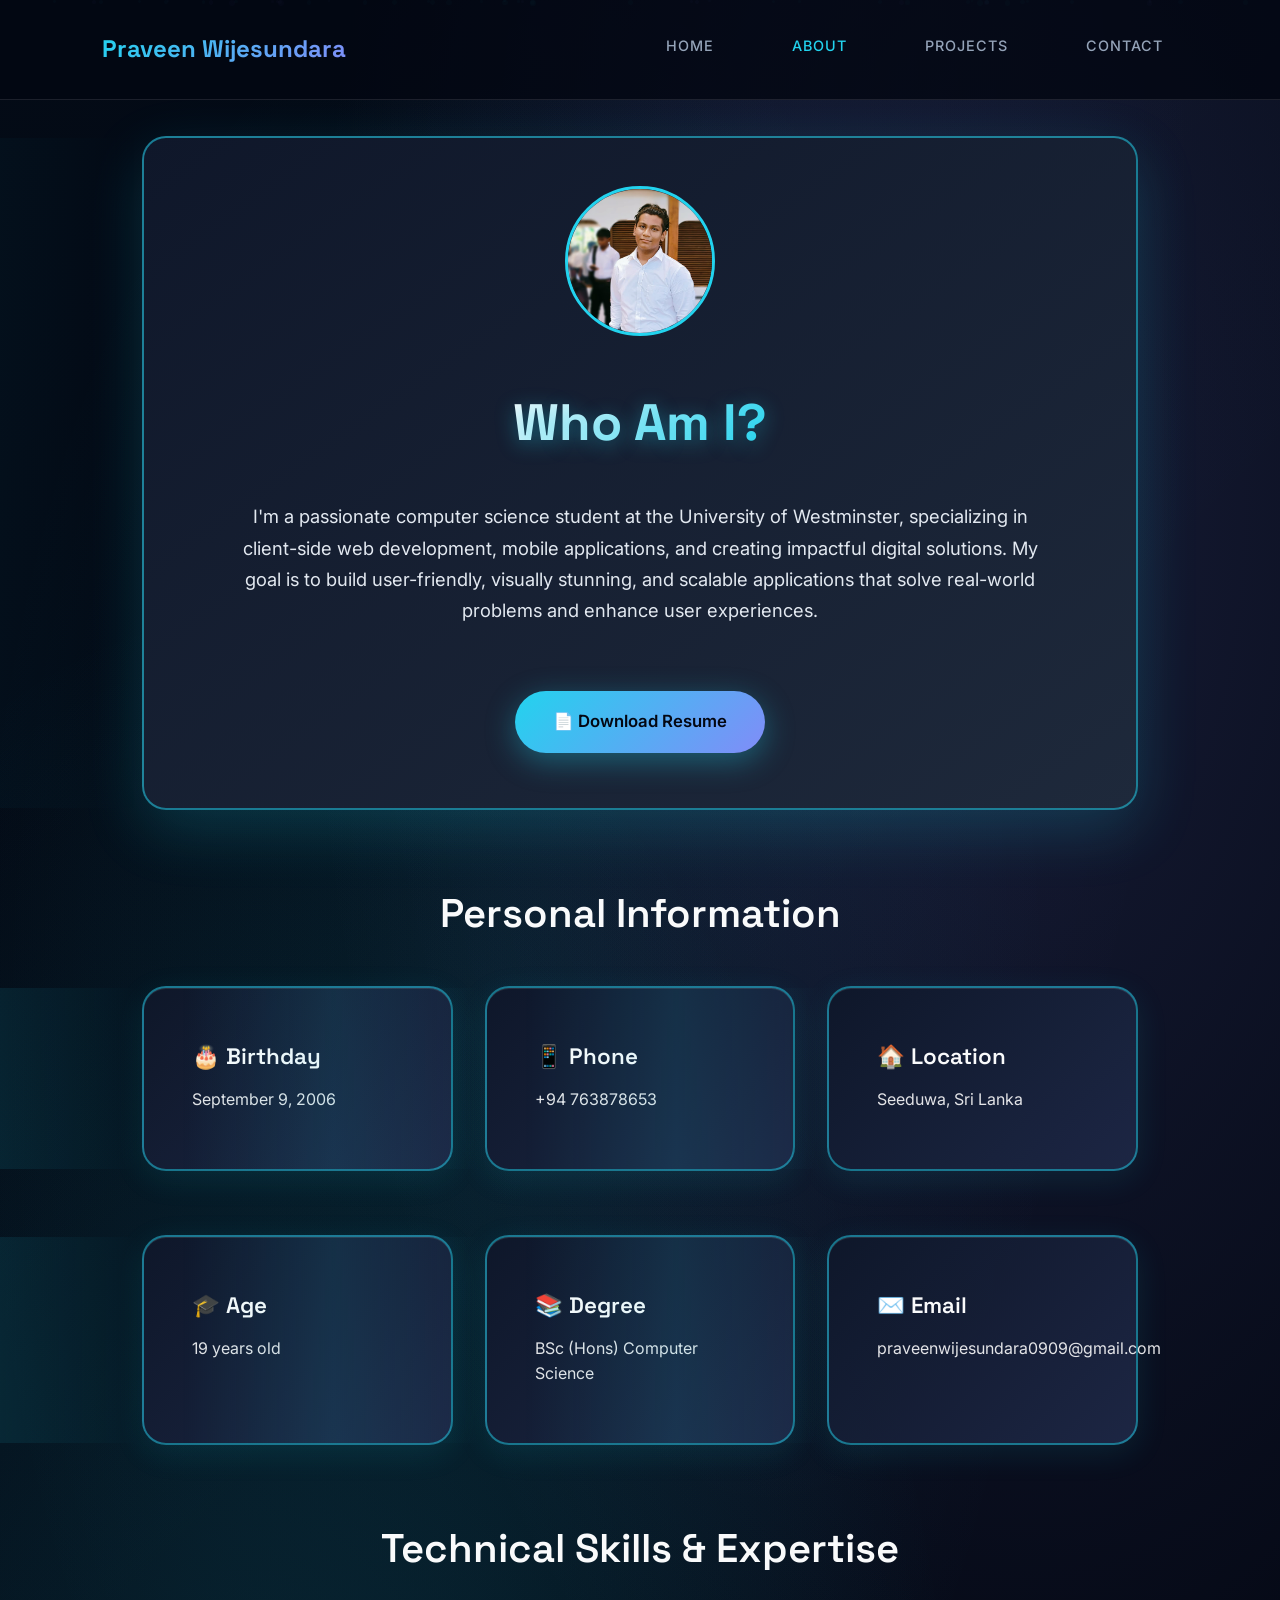
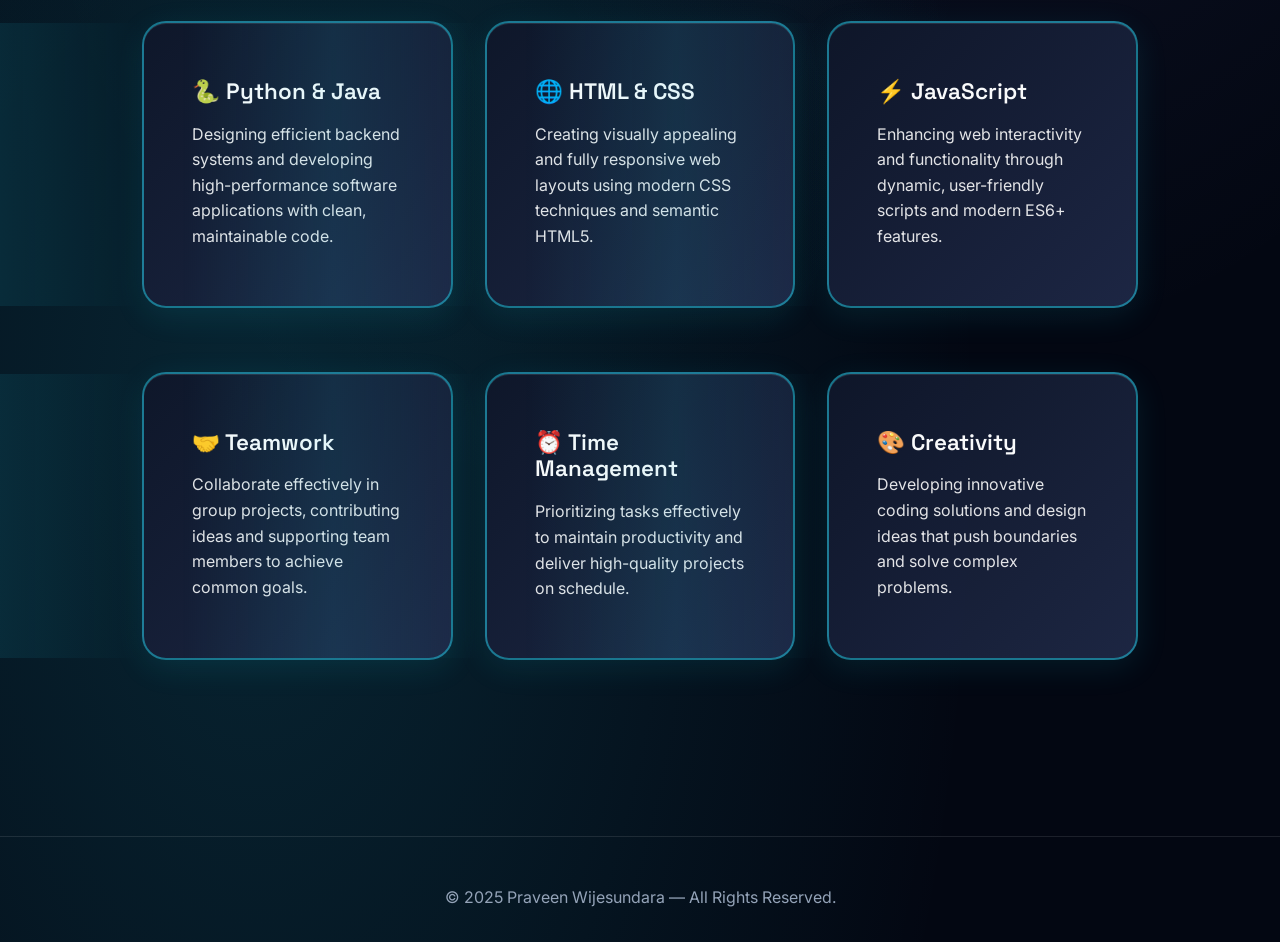
==== about.html @ d29f5085 "Initial commit: Complete portfolio website with full functionality" ====
<!DOCTYPE html>
<html lang="en">
<head>
    <meta charset="UTF-8">
    <meta name="viewport" content="width=device-width, initial-scale=1.0">
    <title>About | Praveen Wijesundara</title>
    <link rel="stylesheet" href="styles.css">
</head>
<body>
    <header>
        <div class="logo">Praveen Wijesundara</div>
        <nav>
            <ul class="nav-links">
                <li><a href="index.html">Home</a></li>
                <li><a href="about.html" class="active">About</a></li>
                <li><a href="blog.html">Projects</a></li>
                <li><a href="contact.html">Contact</a></li>
            </ul>
        </nav>
    </header>

    <main>
        
        <section class="card hero-section" style="text-align: center; min-height: 500px; padding: 3rem 1rem; background: rgba(15, 23, 42, 0.9); border: 1px solid var(--primary);">
            <img src="imgs/About_ProfilePic.jpg" alt="Praveen Wijesundara" 
                 style="width: 150px; height: 150px; border-radius: 50%; margin-bottom: 2rem; border: 3px solid var(--primary); object-fit: cover;">
            <h1>Who Am I?</h1>
            <p style="font-size: 1.1rem; line-height: 1.7; max-width: 800px; margin: 2rem auto; color: var(--text);">
                I'm a passionate computer science student at the University of Westminster, specializing in client-side web development, mobile applications, and creating impactful digital solutions. My goal is to build user-friendly, visually stunning, and scalable applications that solve real-world problems and enhance user experiences.
            </p>
            <div style="margin-top: 2rem; text-align: center;">
                <a href="cv/Praveen_Wijesundara_CV.pdf" download="Praveen_Wijesundara_CV.pdf" class="btn" style="display: inline-block;">
                    📄 Download Resume
                </a>
            </div>
        </section>

        <section style="margin: 5rem 0 3rem;">
            <h2 style="text-align: center; margin-bottom: 3rem;">Personal Information</h2>
            <div class="grid">
                <div class="card">
                    <h3>🎂 Birthday</h3>
                    <p>September 9, 2006</p>
                </div>
                <div class="card">
                    <h3>📱 Phone</h3>
                    <p>+94 763878653</p>
                </div>
                <div class="card">
                    <h3>🏠 Location</h3>
                    <p>Seeduwa, Sri Lanka</p>
                </div>
                <div class="card">
                    <h3>🎓 Age</h3>
                    <p>19 years old</p>
                </div>
                <div class="card">
                    <h3>📚 Degree</h3>
                    <p>BSc (Hons) Computer Science</p>
                </div>
                <div class="card">
                    <h3>✉️ Email</h3>
                    <p>praveenwijesundara0909@gmail.com</p>
                </div>
            </div>
        </section>

        <section>
            <h2 style="text-align: center; margin-bottom: 3rem;">Technical Skills & Expertise</h2>
            <div class="grid">
                <div class="card">
                    <h3>🐍 Python & Java</h3>
                    <p>Designing efficient backend systems and developing high-performance software applications with clean, maintainable code.</p>
                </div>
                <div class="card">
                    <h3>🌐 HTML & CSS</h3>
                    <p>Creating visually appealing and fully responsive web layouts using modern CSS techniques and semantic HTML5.</p>
                </div>
                <div class="card">
                    <h3>⚡ JavaScript</h3>
                    <p>Enhancing web interactivity and functionality through dynamic, user-friendly scripts and modern ES6+ features.</p>
                </div>
                <div class="card">
                    <h3>🤝 Teamwork</h3>
                    <p>Collaborate effectively in group projects, contributing ideas and supporting team members to achieve common goals.</p>
                </div>
                <div class="card">
                    <h3>⏰ Time Management</h3>
                    <p>Prioritizing tasks effectively to maintain productivity and deliver high-quality projects on schedule.</p>
                </div>
                <div class="card">
                    <h3>🎨 Creativity</h3>
                    <p>Developing innovative coding solutions and design ideas that push boundaries and solve complex problems.</p>
                </div>
            </div>
        </section>
    </main>

    <footer>
        <p>© 2025 Praveen Wijesundara — All Rights Reserved.</p>
    </footer>

    <div id="particles"></div>
    <script src="script.js"></script>
</body>
</html>
---- styles.css ----
@import url('https://fonts.googleapis.com/css2?family=Space+Grotesk:wght@300;400;500;600;700&family=Inter:wght@300;400;500;600&display=swap');

:root {
    --bg: #030712;
    --bg-secondary: #0f172a;
    --primary: #22d3ee;
    --primary-hover: #06b6d4;
    --accent: #818cf8;
    --accent-hover: #6366f1;
    --text: #f9fafb;
    --text-secondary: #94a3b8;
    --glass: rgba(255, 255, 255, 0.03);
    --glass-hover: rgba(255, 255, 255, 0.07);
    --border: rgba(255, 255, 255, 0.1);
    --border-hover: rgba(34, 211, 238, 0.3);
    --shadow: 0 8px 32px rgba(0, 0, 0, 0.3);
    --shadow-hover: 0 20px 40px rgba(0, 0, 0, 0.4);
}

* {
    margin: 0;
    padding: 0;
    box-sizing: border-box;
}

body {
    background-color: var(--bg);
    background-image:
        radial-gradient(at 20% 80%, rgba(34, 211, 238, 0.15) 0px, transparent 50%),
        radial-gradient(at 80% 20%, rgba(129, 140, 248, 0.15) 0px, transparent 50%),
        radial-gradient(at 40% 40%, rgba(34, 211, 238, 0.08) 0px, transparent 50%),
        radial-gradient(at 60% 10%, rgba(129, 140, 248, 0.05) 0px, transparent 40%),
        linear-gradient(135deg, rgba(34, 211, 238, 0.02) 0%, transparent 50%);
    color: var(--text);
    font-family: 'Inter', sans-serif;
    overflow-x: hidden;
    line-height: 1.6;
    min-height: 100vh;
    scroll-behavior: smooth;
}

/* Header */
header {
    position: fixed;
    top: 0;
    width: 100%;
    padding: 1.5rem 8%;
    display: flex;
    justify-content: space-between;
    align-items: center;
    z-index: 1000;
    
    background: rgba(3, 7, 18, 0.8);
    border-bottom: 1px solid var(--border);
    transition: all 0.3s ease;
    animation: headerSlideDown 0.6s ease-out;
}

@keyframes headerSlideDown {
    0% {
        transform: translateY(-100%);
        opacity: 0;
    }
    100% {
        transform: translateY(0);
        opacity: 1;
    }
}

.logo {
    font-family: 'Space Grotesk', sans-serif;
    font-size: 1.5rem;
    font-weight: 700;
    background: linear-gradient(135deg, var(--primary), var(--accent));
    -webkit-background-clip: text;
    -webkit-text-fill-color: transparent;
    background-clip: text;
    cursor: pointer;
    transition: transform 0.3s ease;
}

.logo:hover {
    transform: scale(1.05);
}

.nav-links {
    display: flex;
    gap: 3rem;
    list-style: none;
}

.nav-links a {
    text-decoration: none;
    color: var(--text-secondary);
    font-weight: 500;
    font-size: 0.9rem;
    transition: all 0.3s ease;
    text-transform: uppercase;
    letter-spacing: 1px;
    position: relative;
}

.nav-links a::after {
    content: '';
    position: absolute;
    width: 0;
    height: 2px;
    bottom: -5px;
    left: 0;
    background: linear-gradient(90deg, var(--primary), var(--accent));
    transition: width 0.3s ease;
}

.nav-links a.active::after {
    width: 100%;
}

.nav-links a.active {
    color: var(--primary);
}

/* ────────────────────────────────────────────────
   LAYOUT - FIXED VERSION
───────────────────────────────────────────────── */

main {
    padding: 120px 8% 80px;          /* reduced from 200px → now visible right after header */
    max-width: 1200px;
    margin: 0 auto;
    position: relative;
    z-index: 5;
}

/* Force profile/hero section to be immediately visible */
main > section:first-of-type.card {
    min-height: 520px;
    margin-top: 1rem;
    background: linear-gradient(145deg, #0f172a 0%, #1e293b 100%) !important;
    border: 2px solid #22d3ee88 !important;
    box-shadow: 0 20px 60px rgba(34, 211, 238, 0.18) !important;
    padding: 3.5rem 2rem;
}

main > section:first-of-type h1 {
    font-size: 3.2rem !important;
    margin: 1.5rem 0 1rem;
    text-shadow: 0 4px 20px rgba(34, 211, 238, 0.4);
}

main > section:first-of-type p {
    font-size: 1.15rem !important;
    color: #e2e8f0 !important;
    max-width: 720px;
    margin: 0 auto 2.5rem;
}

main > section:first-of-type .btn {
    padding: 1.1rem 2.4rem;
    font-size: 1.05rem;
    box-shadow: 0 8px 30px rgba(34, 211, 238, 0.35);
}

h1, h2, h3 {
    font-family: 'Space Grotesk', sans-serif;
    margin-bottom: 1rem;
    line-height: 1.2;
}

h1 {
    font-size: clamp(2.5rem, 5vw, 4rem);
    font-weight: 700;
    background: linear-gradient(135deg, var(--text), var(--primary));
    -webkit-background-clip: text;
    -webkit-text-fill-color: transparent;
    background-clip: text;
    margin-bottom: 1.5rem;
    text-shadow: 0 0 30px rgba(34, 211, 238, 0.2);
    animation: textGlow 3s ease-in-out infinite alternate;
}

h2 {
    font-size: clamp(1.8rem, 4vw, 2.5rem);
    font-weight: 600;
    color: var(--text);
}

h3 {
    font-size: 1.4rem;
    font-weight: 600;
    color: var(--primary);
}

/* Card Styling */
.card {
    background: linear-gradient(135deg, rgba(15, 23, 42, 0.95), rgba(30, 40, 70, 0.95));
    border: 2px solid rgba(34, 211, 238, 0.5);
    border-radius: 24px;
    padding: 3rem;
    transition: none;
    margin-bottom: 2rem;
    backdrop-filter: blur(10px);
    position: relative;
    z-index: 10;
    display: block;
    overflow: visible;
    width: 100%;
    box-sizing: border-box;
    min-height: auto;
    box-shadow: 0 8px 32px rgba(34, 211, 238, 0.1), inset 0 1px 0 rgba(255, 255, 255, 0.1);
}




.card img {
    display: block;
    max-width: 100%;
    height: auto;
    z-index: 11;
    position: relative;
    visibility: visible;
    opacity: 1;
}

.card h1, .card h2, .card h3, .card p {
    visibility: visible;
    opacity: 1;
    color: var(--text);
    margin: 0.5rem 0;
}

.card h1 {
    font-size: 2rem;
    margin-top: 1rem;
    margin-bottom: 1rem;
}

.card p {
    color: rgba(249, 250, 251, 0.95);
    font-size: 1rem;
    line-height: 1.6;
}

.hero-section {
    display: flex;
    flex-direction: column;
    align-items: center;
    justify-content: center;
    text-align: center;
}

.hero-section img {
    margin: 0 auto 1.5rem;
    display: block;
}

.card::before {
    content: '';
    position: absolute;
    top: 0;
    left: -100%;
    width: 100%;
    height: 100%;
    background: linear-gradient(90deg, transparent, rgba(34, 211, 238, 0.1), transparent);
    transition: left 0.5s ease;
}

.card:hover::before {
    left: 100%;
}

.card:hover {
    background: var(--glass-hover);
    border-color: var(--border-hover);
    transform: translateY(-8px);
    box-shadow: var(--shadow-hover);
}

.card span {
    display: inline-block;
    background: linear-gradient(135deg, var(--primary), var(--accent));
    -webkit-background-clip: text;
    -webkit-text-fill-color: transparent;
    background-clip: text;
    font-size: 0.8rem;
    font-weight: 600;
    text-transform: uppercase;
    letter-spacing: 1px;
    margin-bottom: 1rem;
}

.card h2, .card h3 {
    margin-bottom: 1rem;
}

.card p {
    color: rgba(249, 250, 251, 0.9) !important;
    line-height: 1.6;
}

/* Buttons */
.btn {
    padding: 1rem 2rem;
    border-radius: 100px;
    background: linear-gradient(135deg, var(--primary), var(--accent));
    color: var(--bg);
    text-decoration: none;
    font-weight: 600;
    display: inline-block;
    transition: all 0.3s ease;
    border: none;
    cursor: pointer;
    position: relative;
    overflow: hidden;
    box-shadow: 0 4px 15px rgba(34, 211, 238, 0.3);
}

.btn::before {
    content: '';
    position: absolute;
    top: 0;
    left: -100%;
    width: 100%;
    height: 100%;
    background: linear-gradient(135deg, var(--accent), var(--primary));
    transition: left 0.4s ease;
    display: none;
}

.btn-alt {
    background: transparent;
    border: 1px solid var(--border);
    color: var(--text);
    padding: 1rem 2rem;
    border-radius: 100px;
    transition: all 0.3s ease;
    position: relative;
    overflow: hidden;
}

.btn-alt::before {
    content: '';
    position: absolute;
    top: 0;
    left: -100%;
    width: 100%;
    height: 100%;
    background: linear-gradient(135deg, var(--primary), var(--accent));
    opacity: 0.1;
    transition: left 0.4s ease;
    display: none;
}

/* Grid */
.grid {
    display: grid;
    grid-template-columns: repeat(auto-fit, minmax(300px, 1fr));
    gap: 2rem;
}

/* Input Fields */
.input-box {
    width: 100%;
    padding: 1rem 1.2rem;
    margin-bottom: 1.5rem;
    background: var(--glass);
    border: 1px solid var(--border);
    border-radius: 12px;
    color: var(--text);
    font-size: 1rem;
    font-family: 'Inter', sans-serif;
    transition: all 0.3s ease;
    backdrop-filter: blur(10px);
}

.input-box:focus {
    outline: none;
    border-color: var(--primary);
    box-shadow: 0 0 0 3px rgba(34, 211, 238, 0.1);
    background: var(--glass-hover);
}

.input-box::placeholder {
    color: var(--text-secondary);
}

/* Footer */
footer {
    text-align: center;
    padding: 3rem 0 2rem;
    border-top: 1px solid var(--border);
    color: var(--text-secondary);
    margin-top: 4rem;
}

/* Particles Background */
#particles {
    position: fixed;
    top: 0;
    left: 0;
    width: 100%;
    height: 100vh;
    pointer-events: none;
    z-index: 1;
    overflow: hidden;
}

.particle {
    position: absolute;
    background: var(--primary);
    border-radius: 50%;
    opacity: 0.1;
    animation: float 20s linear infinite;
}

.particle:nth-child(odd) {
    background: var(--accent);
    animation-duration: 25s;
    animation-delay: -5s;
}

.particle:nth-child(3n) {
    background: var(--primary);
    animation-duration: 30s;
    animation-delay: -10s;
}

@keyframes float {
    0% {
        transform: translateY(100vh) rotate(0deg);
        opacity: 0;
    }
    10% {
        opacity: 0.1;
    }
    90% {
        opacity: 0.1;
    }
    100% {
        transform: translateY(-100px) rotate(360deg);
        opacity: 0;
    }
}

/* Animations */
@keyframes textGlow {
    from { text-shadow: 0 0 10px rgba(34, 211, 238, 0.3); }
    to   { text-shadow: 0 0 30px rgba(34, 211, 238, 0.6); }
}

@keyframes fadeInUp {
    from {
        opacity: 0;
        transform: translateY(30px);
    }
    to {
        opacity: 1;
        transform: translateY(0);
    }
}

.fade-in {
    animation: fadeInUp 0.6s ease-out;
}

/* Page Transition Animations */
body {
    opacity: 0;
    animation: pageEnter 0.8s ease-out forwards;
}

@keyframes pageEnter {
    0% {
        opacity: 0;
        transform: translateY(20px) scale(0.98);
    }
    100% {
        opacity: 1;
        transform: translateY(0) scale(1);
    }
}

/* Navigation effects */
.nav-links a {
    position: relative;
    overflow: hidden;
    transition: all 0.3s ease;
}

.nav-links a::before {
    content: '';
    position: absolute;
    top: 0;
    left: -100%;
    width: 100%;
    height: 100%;
    
    transition: left 0.5s ease;
}
.nav-links a {
    display: inline-block;
    padding: 10px 15px;
}




.nav-links a:active {
    transform: scale(0.98);
    transition: transform 0.1s ease;
}

/* Responsive */
@media (max-width: 768px) {
    header {
        flex-direction: column;
        padding: 1rem 4%;
        gap: 1rem;
    }

    .nav-links {
        gap: 1.5rem;
        flex-wrap: wrap;
        justify-content: center;
    }

    main {
        padding: 100px 4% 60px;      /* even smaller on mobile */
    }

    .card {
        padding: 2rem;
    }

    .grid {
        grid-template-columns: 1fr;
        gap: 1.5rem;
    }

    h1 {
        font-size: clamp(2rem, 8vw, 3rem);
    }

    h2 {
        font-size: clamp(1.5rem, 6vw, 2rem);
    }
}

@media (max-width: 480px) {
    header {
        padding: 1rem 2%;
    }

    main {
        padding: 90px 2% 40px;
    }

    .card {
        padding: 1.5rem;
        border-radius: 16px;
    }

    .btn, .btn-alt {
        padding: 0.8rem 1.5rem;
        font-size: 0.9rem;
    }
}

/* Accessibility */
@media (prefers-reduced-motion: reduce) {
    * {
        animation-duration: 0.01ms !important;
        animation-iteration-count: 1 !important;
        transition-duration: 0.01ms !important;
    }
}

/* Focus styles */
.btn:focus-visible,
.btn-alt:focus-visible,
.input-box:focus-visible {
    outline: 2px solid var(--primary);
    outline-offset: 2px;
}
*:hover {
    transform: none !important;
    box-shadow: none !important;
}
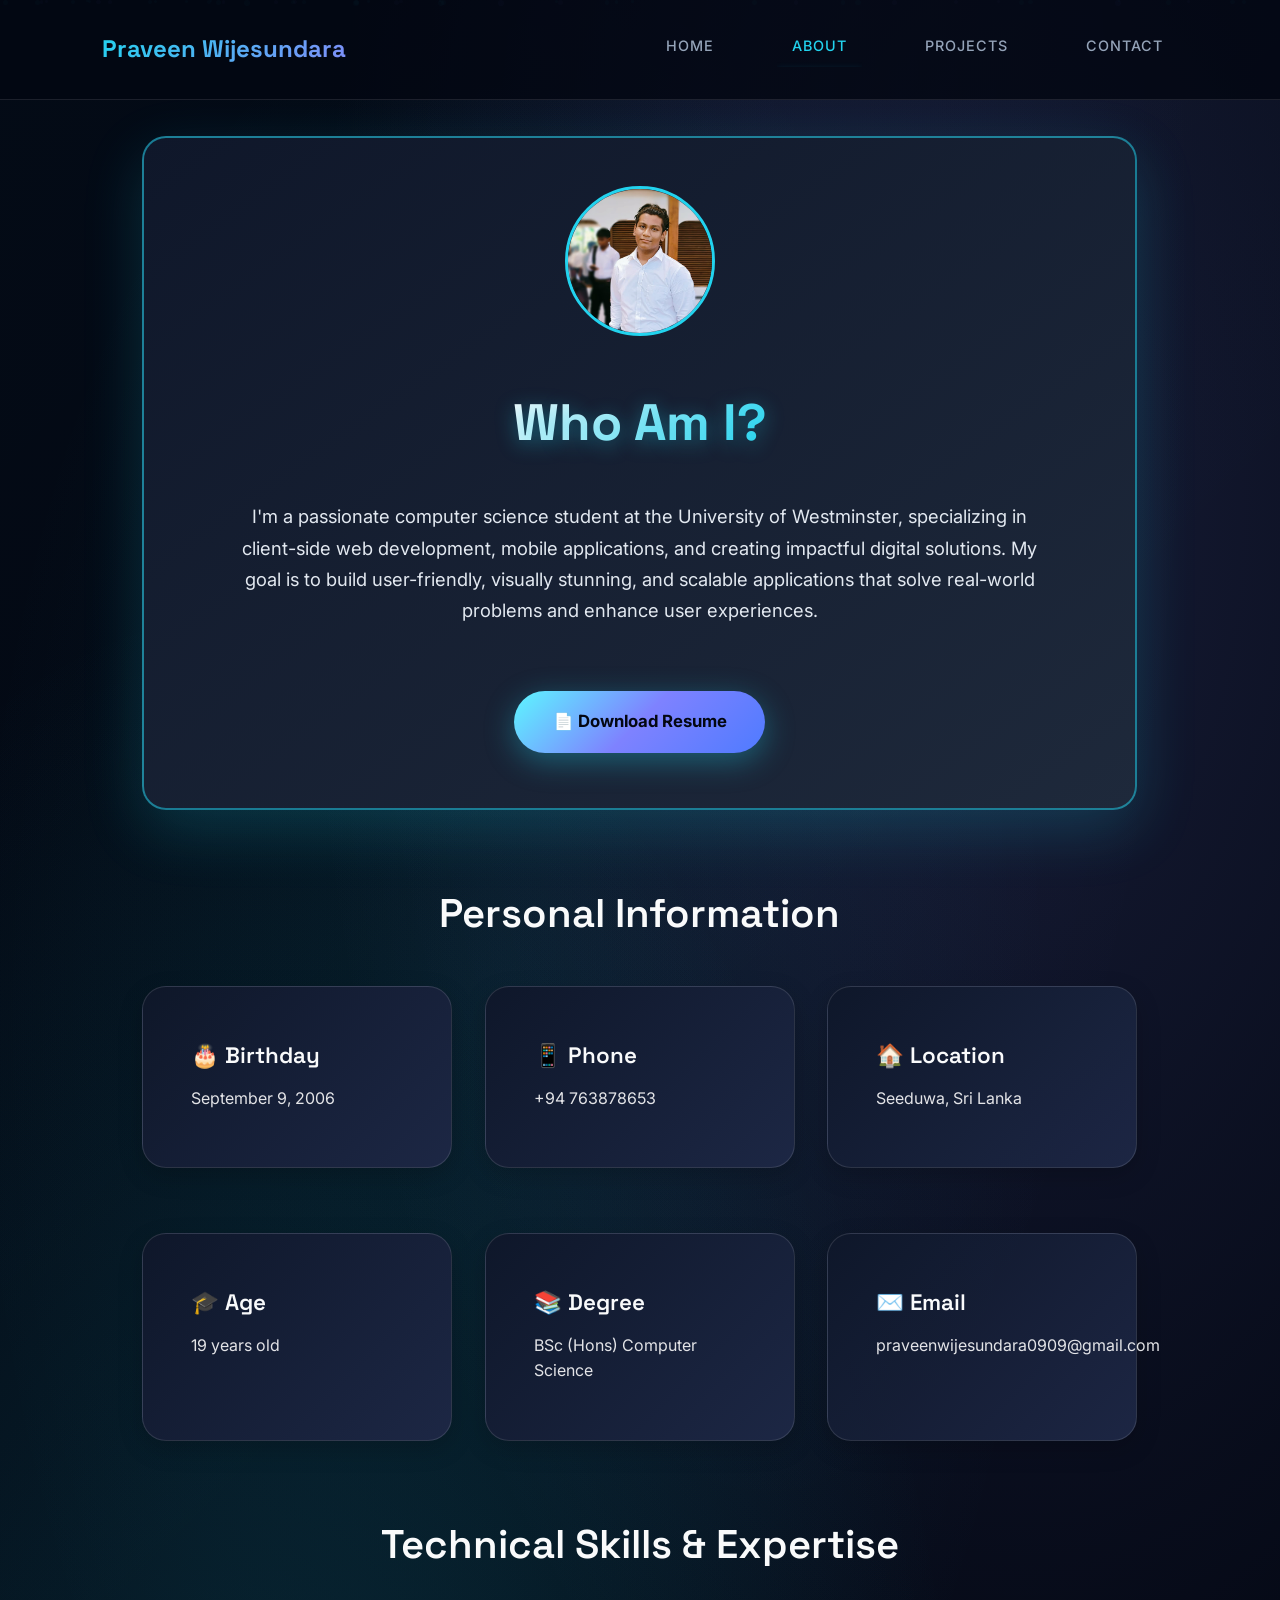
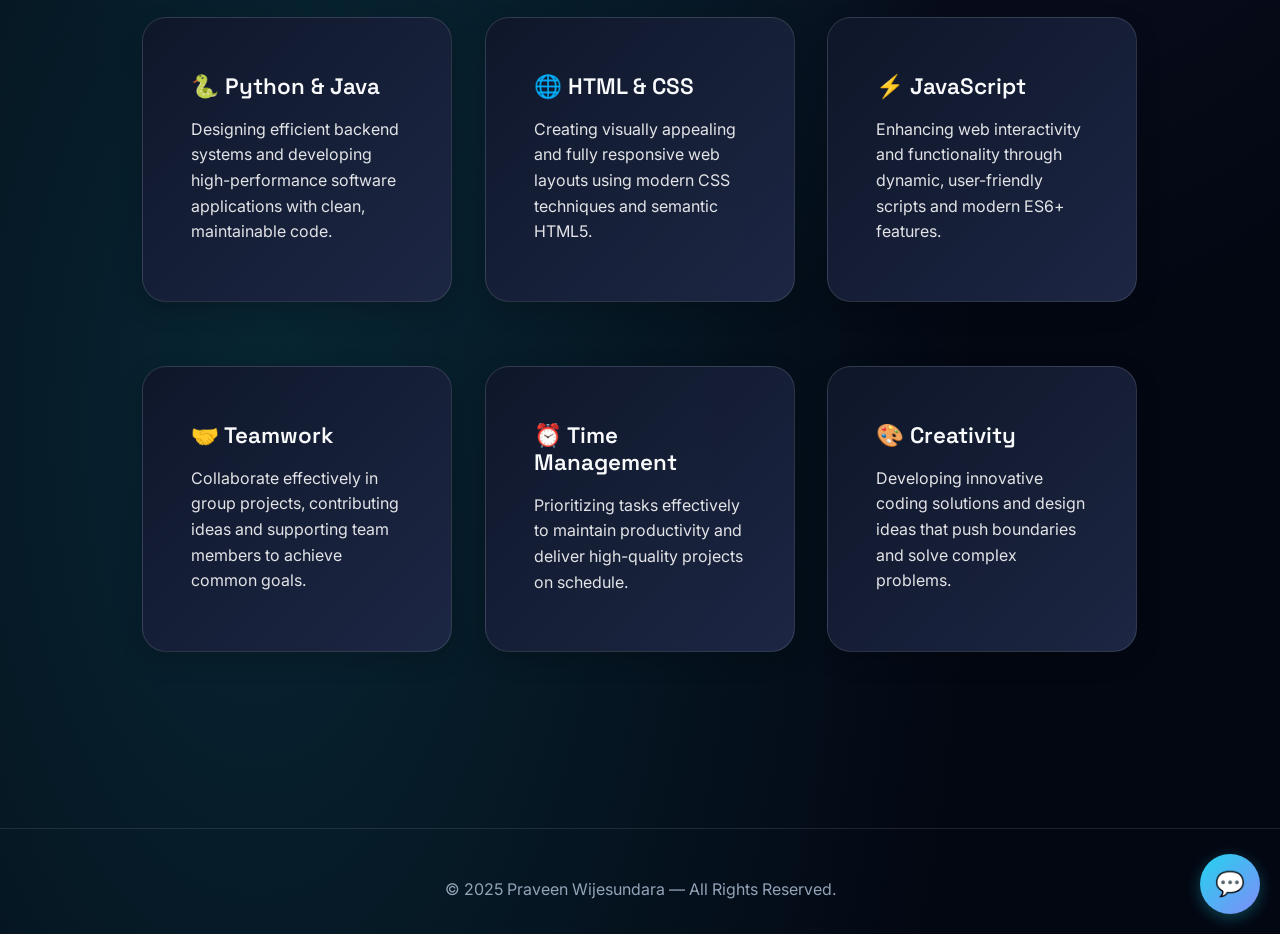
==== commit f847be7e: "Add AI chatbot functionality and enhance UI elements across portfolio pages Co-authored-by: Copilot " ====
--- a/about.html
+++ b/about.html
@@ -101,6 +101,19 @@
     </footer>
 
     <div id="particles"></div>
+
+    <!-- AI Chatbot -->
+    <div id="chatbot">
+        <div id="chatbot-toggle">💬</div>
+        <div id="chatbot-window" style="display: none;">
+            <div id="chatbot-header">AI Assistant <span id="chatbot-close">✕</span></div>
+            <div id="chatbot-messages">
+                <div class="message bot">Hello! I'm here to help with information about Praveen's portfolio. Ask me about 'about', 'projects', or 'contact'!</div>
+            </div>
+            <input id="chatbot-input" type="text" placeholder="Ask me something...">
+        </div>
+    </div>
+
     <script src="script.js"></script>
 </body>
 </html>
--- a/styles.css
+++ b/styles.css
@@ -80,7 +80,8 @@
 }
 
 .logo:hover {
-    transform: scale(1.05);
+    transform: scale(1.12);
+    filter: brightness(1.2);
 }
 
 .nav-links {
@@ -104,11 +105,20 @@
     content: '';
     position: absolute;
     width: 0;
-    height: 2px;
-    bottom: -5px;
+    height: 3px;
+    bottom: -8px;
     left: 0;
     background: linear-gradient(90deg, var(--primary), var(--accent));
-    transition: width 0.3s ease;
+    transition: width 0.25s ease;
+    box-shadow: 0 0 8px rgba(34, 211, 238, 0.5);
+}
+
+.nav-links a:hover::after {
+    width: 100%;
+}
+
+.nav-links a:hover {
+    color: var(--primary);
 }
 
 .nav-links a.active::after {
@@ -193,11 +203,12 @@
 /* Card Styling */
 .card {
     background: linear-gradient(135deg, rgba(15, 23, 42, 0.95), rgba(30, 40, 70, 0.95));
-    border: 2px solid rgba(34, 211, 238, 0.5);
+    border: 1px solid rgba(255, 255, 255, 0.12);
     border-radius: 24px;
     padding: 3rem;
-    transition: none;
+    transition: transform 0.35s ease, box-shadow 0.35s ease, border-color 0.35s ease, background 0.35s ease;
     margin-bottom: 2rem;
+    will-change: transform, opacity;
     backdrop-filter: blur(10px);
     position: relative;
     z-index: 10;
@@ -206,7 +217,7 @@
     width: 100%;
     box-sizing: border-box;
     min-height: auto;
-    box-shadow: 0 8px 32px rgba(34, 211, 238, 0.1), inset 0 1px 0 rgba(255, 255, 255, 0.1);
+    box-shadow: 0 8px 24px rgba(0, 0, 0, 0.18);
 }
 
 
@@ -252,28 +263,6 @@
 .hero-section img {
     margin: 0 auto 1.5rem;
     display: block;
-}
-
-.card::before {
-    content: '';
-    position: absolute;
-    top: 0;
-    left: -100%;
-    width: 100%;
-    height: 100%;
-    background: linear-gradient(90deg, transparent, rgba(34, 211, 238, 0.1), transparent);
-    transition: left 0.5s ease;
-}
-
-.card:hover::before {
-    left: 100%;
-}
-
-.card:hover {
-    background: var(--glass-hover);
-    border-color: var(--border-hover);
-    transform: translateY(-8px);
-    box-shadow: var(--shadow-hover);
 }
 
 .card span {
@@ -299,41 +288,58 @@
 }
 
 /* Buttons */
-.btn {
-    padding: 1rem 2rem;
-    border-radius: 100px;
-    background: linear-gradient(135deg, var(--primary), var(--accent));
+.btn, .btn-alt {
+    padding: 1rem 2.5rem;
+    border-radius: 999px;
+    background: linear-gradient(135deg, #5df7ff 0%, #7e82ff 50%, #4f7bff 100%);
     color: var(--bg);
     text-decoration: none;
-    font-weight: 600;
-    display: inline-block;
-    transition: all 0.3s ease;
+    font-weight: 700;
+    display: inline-flex;
+    align-items: center;
+    justify-content: center;
+    transition: transform 0.25s ease, box-shadow 0.25s ease, filter 0.25s ease, background 0.25s ease;
     border: none;
     cursor: pointer;
     position: relative;
     overflow: hidden;
-    box-shadow: 0 4px 15px rgba(34, 211, 238, 0.3);
-}
-
-.btn::before {
+    box-shadow: 0 15px 40px rgba(34, 211, 238, 0.18);
+}
+
+.btn::before, .btn-alt::before {
     content: '';
     position: absolute;
     top: 0;
     left: -100%;
     width: 100%;
     height: 100%;
-    background: linear-gradient(135deg, var(--accent), var(--primary));
+    background: linear-gradient(135deg, rgba(255,255,255,0.25), rgba(255,255,255,0));
     transition: left 0.4s ease;
-    display: none;
+    opacity: 0.3;
+}
+
+.btn:hover, .btn-alt:hover {
+    transform: translateY(-4px) scale(1.08);
+    box-shadow: 0 30px 60px rgba(34, 211, 238, 0.4);
+    filter: brightness(1.15);
+}
+
+.btn:hover::before, .btn-alt:hover::before {
+    left: 0;
+}
+
+.btn:active, .btn-alt:active {
+    transform: translateY(0px) scale(0.95);
+    box-shadow: 0 15px 30px rgba(34, 211, 238, 0.2);
 }
 
 .btn-alt {
-    background: transparent;
-    border: 1px solid var(--border);
-    color: var(--text);
-    padding: 1rem 2rem;
-    border-radius: 100px;
-    transition: all 0.3s ease;
+    background: linear-gradient(135deg, #57f0ff 0%, #8f8aff 50%, #5f74ff 100%);
+    border: 1px solid rgba(255, 255, 255, 0.18);
+    color: var(--bg);
+    padding: 1rem 2.5rem;
+    border-radius: 999px;
+    transition: transform 0.25s ease, box-shadow 0.25s ease, border-color 0.25s ease;
     position: relative;
     overflow: hidden;
 }
@@ -346,9 +352,23 @@
     width: 100%;
     height: 100%;
     background: linear-gradient(135deg, var(--primary), var(--accent));
-    opacity: 0.1;
+    opacity: 0.2;
     transition: left 0.4s ease;
-    display: none;
+    display: block;
+}
+
+.btn-alt:hover {
+    transform: translateY(-1px) scale(1.005);
+    box-shadow: 0 5px 14px rgba(129, 140, 248, 0.2);
+    border-color: rgba(34, 211, 238, 0.75);
+}
+
+.btn-alt:hover::before {
+    left: 0;
+}
+
+.btn-alt:active {
+    transform: translateY(0) scale(0.98);
 }
 
 /* Grid */
@@ -466,13 +486,13 @@
 /* Page Transition Animations */
 body {
     opacity: 0;
-    animation: pageEnter 0.8s ease-out forwards;
+    animation: pageEnter 0.35s ease-out forwards;
 }
 
 @keyframes pageEnter {
     0% {
         opacity: 0;
-        transform: translateY(20px) scale(0.98);
+        transform: translateY(5px) scale(0.995);
     }
     100% {
         opacity: 1;
@@ -582,7 +602,160 @@
     outline: 2px solid var(--primary);
     outline-offset: 2px;
 }
-*:hover {
-    transform: none !important;
-    box-shadow: none !important;
-}
+
+/* AI Chatbot */
+#chatbot {
+    position: fixed;
+    bottom: 20px;
+    right: 20px;
+    z-index: 1100;
+    font-family: 'Inter', sans-serif;
+}
+
+#chatbot-toggle {
+    width: 60px;
+    height: 60px;
+    background: linear-gradient(135deg, var(--primary), var(--accent));
+    border-radius: 50%;
+    display: flex;
+    align-items: center;
+    justify-content: center;
+    font-size: 24px;
+    cursor: pointer;
+    box-shadow: 0 4px 15px rgba(34, 211, 238, 0.3);
+    transition: transform 0.3s ease, box-shadow 0.3s ease;
+}
+
+#chatbot-toggle:hover {
+    transform: scale(1.18);
+    box-shadow: 0 12px 32px rgba(34, 211, 238, 0.5);
+    filter: brightness(1.15);
+}
+
+#chatbot-window {
+    position: absolute;
+    bottom: 80px;
+    right: 0;
+    width: 350px;
+    height: 500px;
+    background: linear-gradient(135deg, rgba(15, 23, 42, 0.95), rgba(30, 40, 70, 0.95));
+    border: 2px solid rgba(34, 211, 238, 0.5);
+    border-radius: 16px;
+    box-shadow: 0 10px 30px rgba(0, 0, 0, 0.5);
+    display: flex;
+    flex-direction: column;
+    overflow: hidden;
+    z-index: 1101;
+}
+
+#chatbot-header {
+    background: var(--primary);
+    color: var(--bg);
+    padding: 15px;
+    font-weight: 600;
+    display: flex;
+    justify-content: space-between;
+    align-items: center;
+}
+
+#chatbot-close {
+    cursor: pointer;
+    font-size: 18px;
+    transition: transform 0.2s ease;
+}
+
+#chatbot-close:hover {
+    transform: scale(1.2);
+}
+
+#chatbot-messages {
+    flex: 1;
+    padding: 15px;
+    overflow-y: auto;
+    display: flex;
+    flex-direction: column;
+    gap: 10px;
+}
+
+.message {
+    padding: 10px 15px;
+    border-radius: 18px;
+    max-width: 80%;
+    word-wrap: break-word;
+}
+
+.message.bot {
+    background: var(--glass);
+    border: 1px solid var(--border);
+    align-self: flex-start;
+}
+
+.message.user {
+    background: var(--primary);
+    color: var(--bg);
+    align-self: flex-end;
+}
+
+#chatbot-input {
+    border: none;
+    border-top: 1px solid var(--border);
+    padding: 15px;
+    background: var(--glass);
+    color: var(--text);
+    font-family: 'Inter', sans-serif;
+    outline: none;
+}
+
+#chatbot-input::placeholder {
+    color: var(--text-secondary);
+}
+
+#back-to-top {
+    position: fixed;
+    bottom: 100px;
+    right: 20px;
+    z-index: 1090;
+    display: inline-flex;
+    align-items: center;
+    justify-content: center;
+    gap: 0.5rem;
+    width: 48px;
+    height: 48px;
+    border-radius: 999px;
+    background: linear-gradient(135deg, #4dd7ff 0%, #6b67ff 100%);
+    color: var(--bg);
+    border: none;
+    box-shadow: 0 18px 36px rgba(34, 211, 238, 0.2);
+    cursor: pointer;
+    opacity: 0;
+    transform: translateY(20px);
+    transition: opacity 0.25s ease, transform 0.25s ease, background 0.25s ease;
+    pointer-events: none;
+}
+
+#back-to-top.visible {
+    opacity: 1;
+    transform: translateY(0);
+    pointer-events: auto;
+}
+
+#back-to-top:hover {
+    transform: translateY(-4px);
+    background: linear-gradient(135deg, #5df7ff 0%, #8f8aff 100%);
+    box-shadow: 0 20px 40px rgba(34, 211, 238, 0.4);
+    filter: brightness(1.15);
+}
+
+@media (max-width: 768px) {
+    #back-to-top {
+        bottom: 115px;
+        right: 18px;
+        width: 44px;
+        height: 44px;
+    }
+    #chatbot-window {
+        width: 300px;
+        height: 400px;
+        bottom: 70px;
+    }
+}
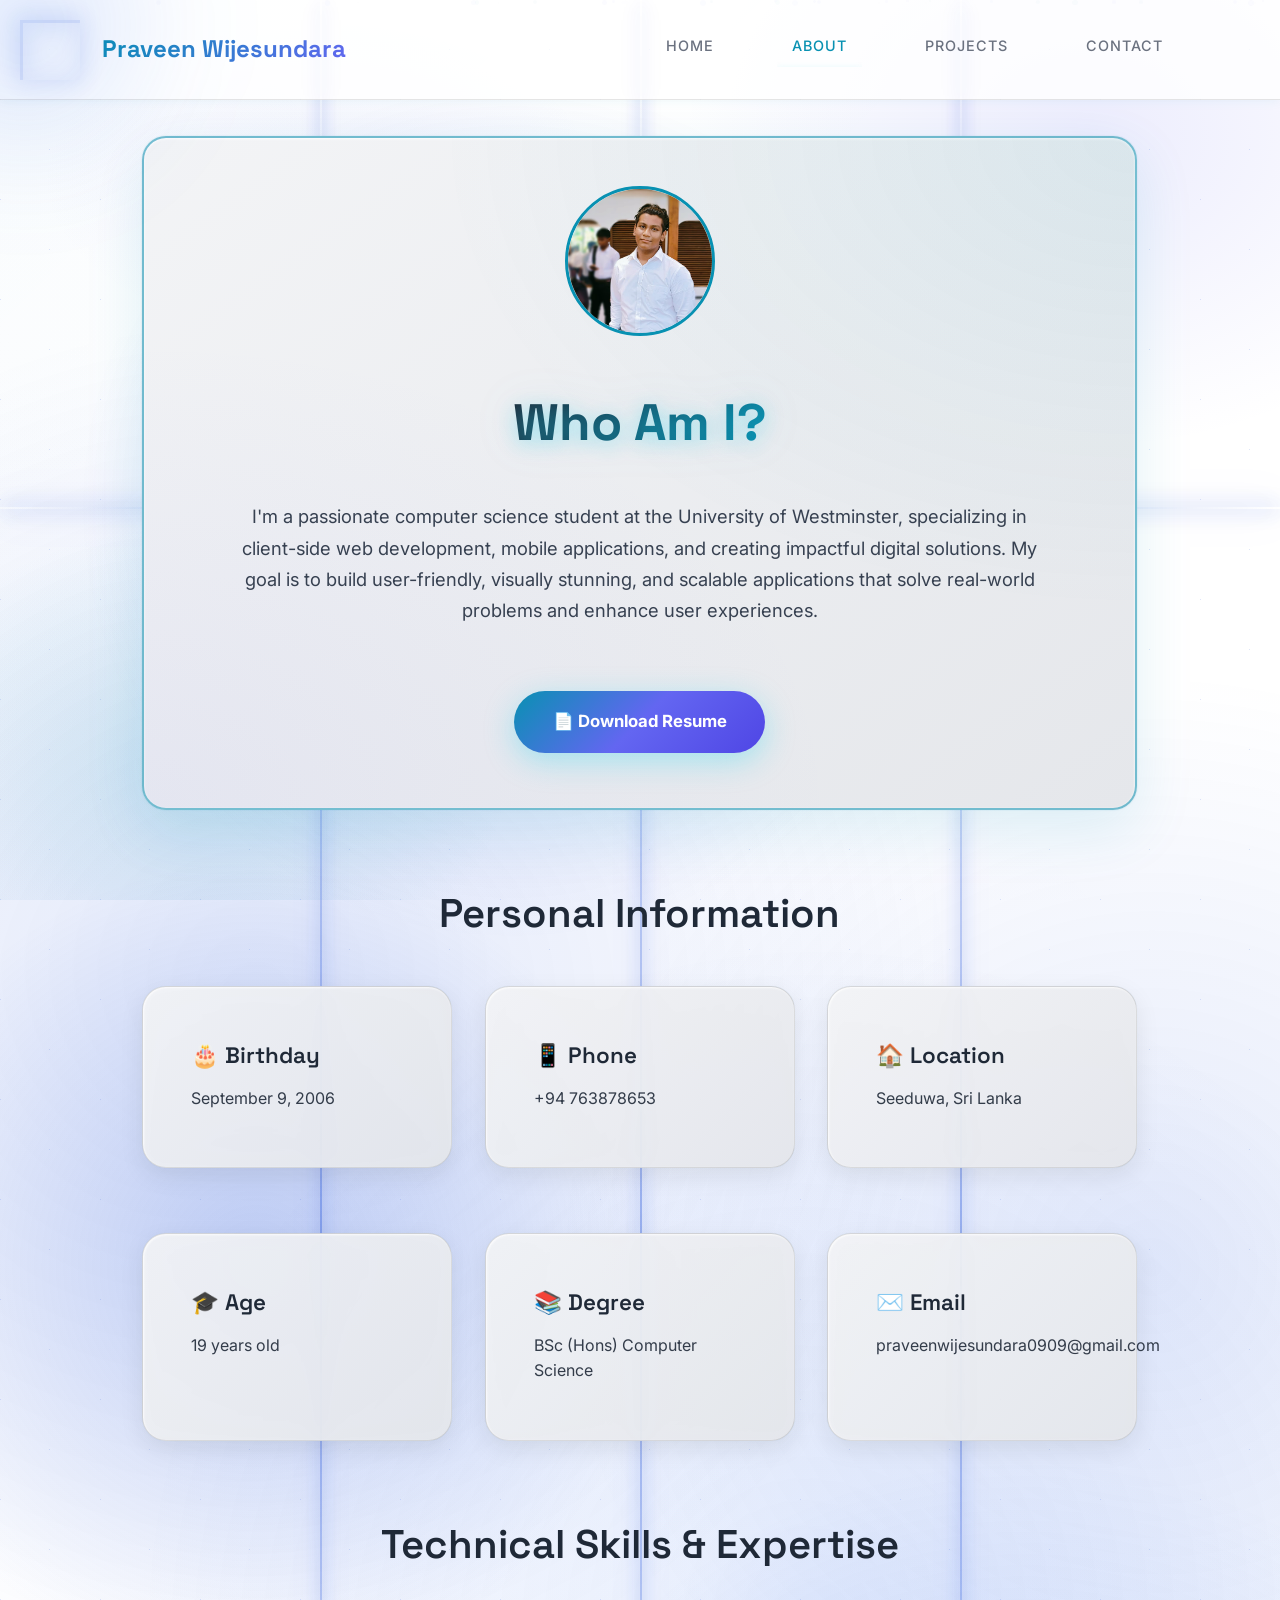
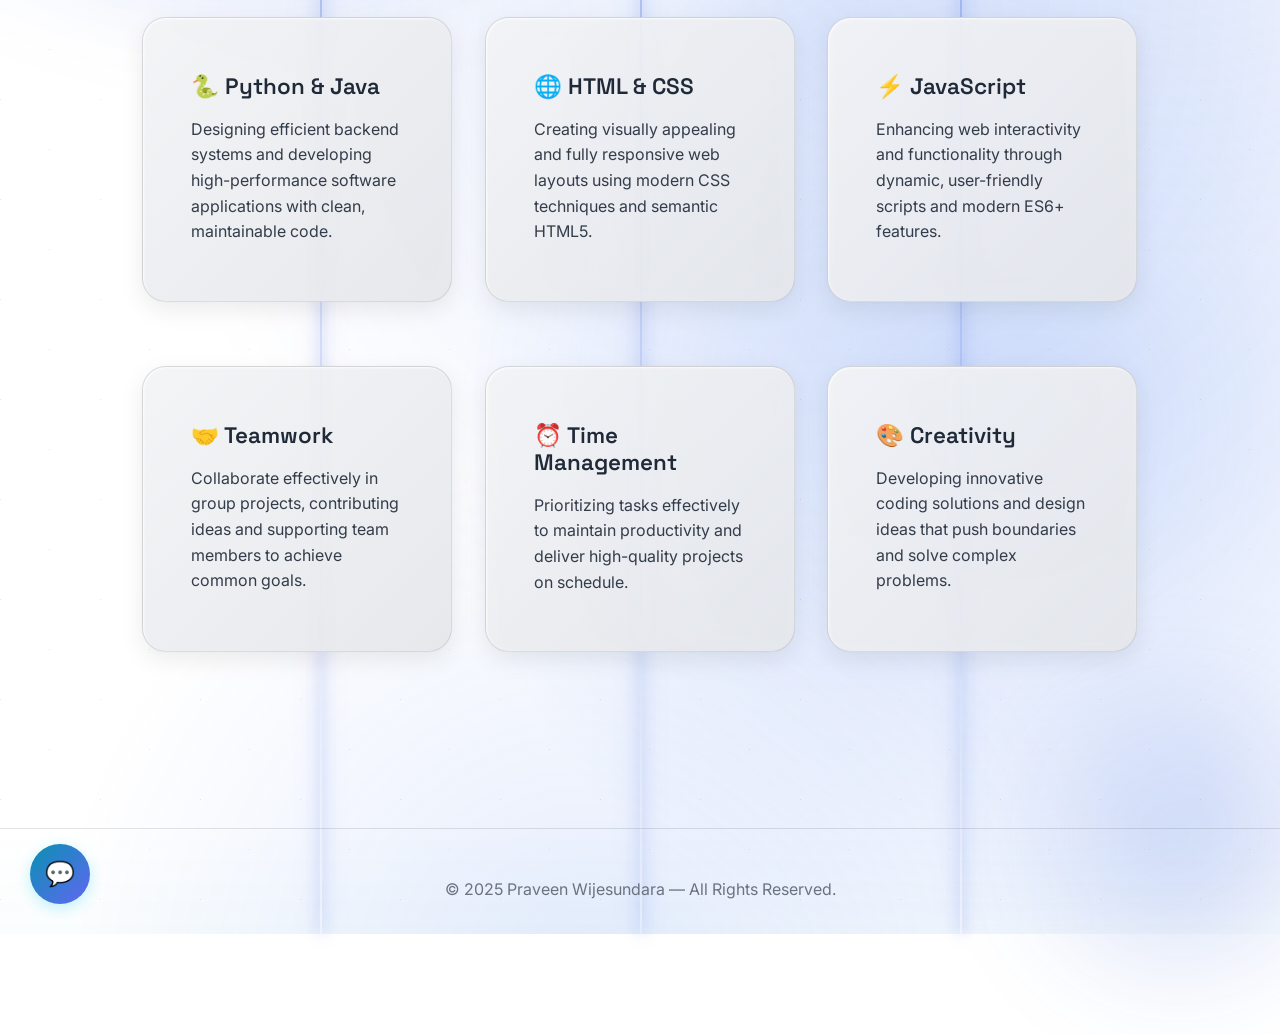
==== commit 9a54eabf: "Enhance visual effects with animated line effects and corner accents across all pages" ====
--- a/about.html
+++ b/about.html
@@ -7,6 +7,13 @@
     <link rel="stylesheet" href="styles.css">
 </head>
 <body>
+    <!-- Bright Line Effects -->
+    <div class="line-effect-h"></div>
+    <div class="line-effect-v"></div>
+    <div class="line-effect-v"></div>
+    <div class="line-effect-v"></div>
+    <div class="corner-line top-left"></div>
+    
     <header>
         <div class="logo">Praveen Wijesundara</div>
         <nav>
--- a/styles.css
+++ b/styles.css
@@ -1,6 +1,7 @@
 @import url('https://fonts.googleapis.com/css2?family=Space+Grotesk:wght@300;400;500;600;700&family=Inter:wght@300;400;500;600&display=swap');
 
 :root {
+    /* Dark Theme (Default) */
     --bg: #030712;
     --bg-secondary: #0f172a;
     --primary: #22d3ee;
@@ -17,6 +18,26 @@
     --shadow-hover: 0 20px 40px rgba(0, 0, 0, 0.4);
 }
 
+/* Light Theme */
+@media (prefers-color-scheme: light) {
+    :root {
+        --bg: #ffffff;
+        --bg-secondary: #f3f4f6;
+        --primary: #0891b2;
+        --primary-hover: #0e7490;
+        --accent: #6366f1;
+        --accent-hover: #4f46e5;
+        --text: #1f2937;
+        --text-secondary: #6b7280;
+        --glass: rgba(0, 0, 0, 0.03);
+        --glass-hover: rgba(0, 0, 0, 0.07);
+        --border: rgba(0, 0, 0, 0.1);
+        --border-hover: rgba(8, 145, 178, 0.3);
+        --shadow: 0 8px 32px rgba(0, 0, 0, 0.08);
+        --shadow-hover: 0 20px 40px rgba(0, 0, 0, 0.12);
+    }
+}
+
 * {
     margin: 0;
     padding: 0;
@@ -26,17 +47,158 @@
 body {
     background-color: var(--bg);
     background-image:
-        radial-gradient(at 20% 80%, rgba(34, 211, 238, 0.15) 0px, transparent 50%),
-        radial-gradient(at 80% 20%, rgba(129, 140, 248, 0.15) 0px, transparent 50%),
-        radial-gradient(at 40% 40%, rgba(34, 211, 238, 0.08) 0px, transparent 50%),
-        radial-gradient(at 60% 10%, rgba(129, 140, 248, 0.05) 0px, transparent 40%),
-        linear-gradient(135deg, rgba(34, 211, 238, 0.02) 0%, transparent 50%);
+        radial-gradient(ellipse 800px 600px at 15% 85%, rgba(34, 211, 238, 0.25) 0%, transparent 40%),
+        radial-gradient(ellipse 900px 700px at 85% 15%, rgba(129, 140, 248, 0.22) 0%, transparent 45%),
+        radial-gradient(ellipse 600px 500px at 50% 50%, rgba(34, 211, 238, 0.12) 0%, transparent 35%),
+        radial-gradient(ellipse 700px 400px at 25% 20%, rgba(129, 140, 248, 0.1) 0%, transparent 40%),
+        radial-gradient(ellipse 500px 300px at 75% 75%, rgba(34, 211, 238, 0.08) 0%, transparent 35%),
+        linear-gradient(135deg, rgba(34, 211, 238, 0.05) 0%, transparent 50%),
+        linear-gradient(45deg, rgba(129, 140, 248, 0.03) 0%, transparent 60%);
+    background-attachment: fixed;
     color: var(--text);
     font-family: 'Inter', sans-serif;
     overflow-x: hidden;
     line-height: 1.6;
     min-height: 100vh;
     scroll-behavior: smooth;
+}
+
+@media (prefers-color-scheme: light) {
+    body {
+        background-color: var(--bg);
+        background-image:
+            radial-gradient(ellipse 800px 600px at 15% 85%, rgba(8, 145, 178, 0.15) 0%, transparent 40%),
+            radial-gradient(ellipse 900px 700px at 85% 15%, rgba(99, 102, 241, 0.12) 0%, transparent 45%),
+            radial-gradient(ellipse 600px 500px at 50% 50%, rgba(8, 145, 178, 0.08) 0%, transparent 35%),
+            radial-gradient(ellipse 700px 400px at 25% 20%, rgba(99, 102, 241, 0.07) 0%, transparent 40%),
+            radial-gradient(ellipse 500px 300px at 75% 75%, rgba(8, 145, 178, 0.06) 0%, transparent 35%),
+            linear-gradient(135deg, rgba(8, 145, 178, 0.02) 0%, transparent 50%),
+            linear-gradient(45deg, rgba(99, 102, 241, 0.01) 0%, transparent 60%);
+        background-attachment: fixed;
+    }
+}
+
+body::before {
+    content: '';
+    position: fixed;
+    top: 0;
+    left: 0;
+    width: 100%;
+    height: 100%;
+    background: 
+        radial-gradient(circle at 20% 50%, rgba(34, 211, 238, 0.08) 0%, transparent 25%),
+        radial-gradient(circle at 80% 80%, rgba(129, 140, 248, 0.06) 0%, transparent 25%),
+        radial-gradient(circle at 40% 20%, rgba(34, 211, 238, 0.04) 0%, transparent 20%);
+    pointer-events: none;
+    z-index: 0;
+    animation: floatBackground 20s ease-in-out infinite;
+}
+
+@media (prefers-color-scheme: light) {
+    body::before {
+        background: 
+            radial-gradient(circle at 20% 50%, rgba(29, 78, 216, 0.22) 0%, transparent 25%),
+            radial-gradient(circle at 80% 80%, rgba(37, 99, 235, 0.20) 0%, transparent 25%),
+            radial-gradient(circle at 40% 20%, rgba(29, 78, 216, 0.18) 0%, transparent 20%);
+    }
+}
+
+@keyframes floatBackground {
+    0%, 100% {
+        transform: translate(0, 0);
+    }
+    25% {
+        transform: translate(30px, -30px);
+    }
+    50% {
+        transform: translate(0, 40px);
+    }
+    75% {
+        transform: translate(-30px, -20px);
+    }
+}
+
+/* Animated Blue Pattern Overlays */
+body::after {
+    content: '';
+    position: fixed;
+    top: 0;
+    left: 0;
+    width: 100%;
+    height: 100%;
+    background-image: 
+        radial-gradient(circle at 10% 20%, rgba(34, 211, 238, 0.03) 0%, transparent 15%),
+        radial-gradient(circle at 90% 80%, rgba(34, 211, 238, 0.03) 0%, transparent 15%),
+        radial-gradient(circle at 50% 50%, rgba(34, 211, 238, 0.02) 0%, transparent 20%),
+        radial-gradient(circle at 30% 70%, rgba(34, 211, 238, 0.02) 0%, transparent 15%),
+        radial-gradient(circle at 70% 30%, rgba(34, 211, 238, 0.02) 0%, transparent 15%);
+    background-size: 
+        200% 200%,
+        220% 220%,
+        240% 240%,
+        180% 180%,
+        200% 200%;
+    background-position: 
+        0% 0%,
+        20% 20%,
+        40% 40%,
+        10% 30%,
+        50% 10%;
+    animation: 
+        patternFlow1 25s ease-in-out infinite,
+        patternFlow2 30s ease-in-out infinite,
+        patternFlow3 35s ease-in-out infinite,
+        patternFlow4 20s ease-in-out infinite,
+        patternFlow5 28s ease-in-out infinite;
+    pointer-events: none;
+    z-index: 2;
+}
+
+@media (prefers-color-scheme: light) {
+    body::after {
+        background-image: 
+            radial-gradient(circle at 10% 20%, rgba(29, 78, 216, 0.14) 0%, transparent 15%),
+            radial-gradient(circle at 90% 80%, rgba(29, 78, 216, 0.14) 0%, transparent 15%),
+            radial-gradient(circle at 50% 50%, rgba(37, 99, 235, 0.12) 0%, transparent 20%),
+            radial-gradient(circle at 30% 70%, rgba(37, 99, 235, 0.12) 0%, transparent 15%),
+            radial-gradient(circle at 70% 30%, rgba(29, 78, 216, 0.12) 0%, transparent 15%);
+        animation: 
+            patternFlow1 25s ease-in-out infinite,
+            patternFlow2 30s ease-in-out infinite,
+            patternFlow3 35s ease-in-out infinite,
+            patternFlow4 20s ease-in-out infinite,
+            patternFlow5 28s ease-in-out infinite;
+    }
+}
+
+@keyframes patternFlow1 {
+    0% { background-position: 0% 0%, 20% 20%, 40% 40%, 10% 30%, 50% 10%; }
+    50% { background-position: 100% 100%, 120% 120%, 140% 140%, 110% 130%, 150% 110%; }
+    100% { background-position: 0% 0%, 20% 20%, 40% 40%, 10% 30%, 50% 10%; }
+}
+
+@keyframes patternFlow2 {
+    0% { background-position: 20% 20%, 0% 0%, 40% 40%, 10% 30%, 50% 10%; }
+    50% { background-position: 120% 120%, 100% 100%, 140% 140%, 110% 130%, 150% 110%; }
+    100% { background-position: 20% 20%, 0% 0%, 40% 40%, 10% 30%, 50% 10%; }
+}
+
+@keyframes patternFlow3 {
+    0% { background-position: 40% 40%, 20% 20%, 0% 0%, 10% 30%, 50% 10%; }
+    50% { background-position: 140% 140%, 120% 120%, 100% 100%, 110% 130%, 150% 110%; }
+    100% { background-position: 40% 40%, 20% 20%, 0% 0%, 10% 30%, 50% 10%; }
+}
+
+@keyframes patternFlow4 {
+    0% { background-position: 10% 30%, 20% 20%, 40% 40%, 0% 0%, 50% 10%; }
+    50% { background-position: 110% 130%, 120% 120%, 140% 140%, 100% 100%, 150% 110%; }
+    100% { background-position: 10% 30%, 20% 20%, 40% 40%, 0% 0%, 50% 10%; }
+}
+
+@keyframes patternFlow5 {
+    0% { background-position: 50% 10%, 20% 20%, 40% 40%, 10% 30%, 0% 0%; }
+    50% { background-position: 150% 110%, 120% 120%, 140% 140%, 110% 130%, 100% 100%; }
+    100% { background-position: 50% 10%, 20% 20%, 40% 40%, 10% 30%, 0% 0%; }
 }
 
 /* Header */
@@ -54,6 +216,15 @@
     border-bottom: 1px solid var(--border);
     transition: all 0.3s ease;
     animation: headerSlideDown 0.6s ease-out;
+    backdrop-filter: blur(10px);
+    box-shadow: 0 2px 10px rgba(34, 211, 238, 0.08);
+}
+
+@media (prefers-color-scheme: light) {
+    header {
+        background: rgba(255, 255, 255, 0.8);
+        box-shadow: 0 2px 10px rgba(8, 145, 178, 0.06);
+    }
 }
 
 @keyframes headerSlideDown {
@@ -141,14 +312,60 @@
     z-index: 5;
 }
 
+/* Ensure content appears above animated background */
+section {
+    position: relative;
+    z-index: 5;
+}
+
 /* Force profile/hero section to be immediately visible */
 main > section:first-of-type.card {
     min-height: 520px;
     margin-top: 1rem;
     background: linear-gradient(145deg, #0f172a 0%, #1e293b 100%) !important;
     border: 2px solid #22d3ee88 !important;
-    box-shadow: 0 20px 60px rgba(34, 211, 238, 0.18) !important;
+    box-shadow: 
+        0 20px 60px rgba(34, 211, 238, 0.18),
+        0 0 2px rgba(34, 211, 238, 0.3),
+        inset 0 1px 3px rgba(255, 255, 255, 0.08) !important;
     padding: 3.5rem 2rem;
+    position: relative;
+    overflow: hidden;
+}
+
+main > section:first-of-type.card::before {
+    content: '';
+    position: absolute;
+    top: 0;
+    left: 0;
+    right: 0;
+    bottom: 0;
+    background: 
+        radial-gradient(ellipse at top right, rgba(34, 211, 238, 0.1), transparent 50%),
+        radial-gradient(ellipse at bottom left, rgba(129, 140, 248, 0.08), transparent 50%);
+    pointer-events: none;
+}
+
+main > section:first-of-type.card > * {
+    position: relative;
+    z-index: 2;
+}
+
+@media (prefers-color-scheme: light) {
+    main > section:first-of-type.card {
+        background: linear-gradient(145deg, #f3f4f6 0%, #e5e7eb 100%) !important;
+        border: 2px solid #0891b288 !important;
+        box-shadow: 
+            0 20px 60px rgba(8, 145, 178, 0.12),
+            0 0 2px rgba(8, 145, 178, 0.2),
+            inset 0 1px 3px rgba(255, 255, 255, 0.9) !important;
+    }
+    
+    main > section:first-of-type.card::before {
+        background: 
+            radial-gradient(ellipse at top right, rgba(8, 145, 178, 0.08), transparent 50%),
+            radial-gradient(ellipse at bottom left, rgba(99, 102, 241, 0.06), transparent 50%);
+    }
 }
 
 main > section:first-of-type h1 {
@@ -162,6 +379,12 @@
     color: #e2e8f0 !important;
     max-width: 720px;
     margin: 0 auto 2.5rem;
+}
+
+@media (prefers-color-scheme: light) {
+    main > section:first-of-type p {
+        color: #374151 !important;
+    }
 }
 
 main > section:first-of-type .btn {
@@ -186,6 +409,13 @@
     margin-bottom: 1.5rem;
     text-shadow: 0 0 30px rgba(34, 211, 238, 0.2);
     animation: textGlow 3s ease-in-out infinite alternate;
+    filter: drop-shadow(0 0 20px rgba(34, 211, 238, 0.15));
+}
+
+@media (prefers-color-scheme: light) {
+    h1 {
+        filter: drop-shadow(0 0 20px rgba(8, 145, 178, 0.1));
+    }
 }
 
 h2 {
@@ -217,7 +447,37 @@
     width: 100%;
     box-sizing: border-box;
     min-height: auto;
-    box-shadow: 0 8px 24px rgba(0, 0, 0, 0.18);
+    box-shadow: 
+        0 8px 24px rgba(0, 0, 0, 0.18),
+        0 0 1px rgba(34, 211, 238, 0.1),
+        inset 1px 1px 2px rgba(255, 255, 255, 0.05);
+}
+
+@media (prefers-color-scheme: light) {
+    .card {
+        background: linear-gradient(135deg, rgba(243, 244, 246, 0.95), rgba(229, 231, 235, 0.95));
+        border: 1px solid rgba(0, 0, 0, 0.1);
+        box-shadow: 
+            0 8px 24px rgba(0, 0, 0, 0.08),
+            0 0 1px rgba(8, 145, 178, 0.15),
+            inset 1px 1px 2px rgba(255, 255, 255, 0.8);
+    }
+}
+
+.card:hover {
+    box-shadow: 
+        0 20px 40px rgba(34, 211, 238, 0.12),
+        0 0 2px rgba(34, 211, 238, 0.2),
+        inset 1px 1px 2px rgba(255, 255, 255, 0.08);
+}
+
+@media (prefers-color-scheme: light) {
+    .card:hover {
+        box-shadow: 
+            0 20px 40px rgba(8, 145, 178, 0.1),
+            0 0 2px rgba(8, 145, 178, 0.25),
+            inset 1px 1px 2px rgba(255, 255, 255, 0.9);
+    }
 }
 
 
@@ -285,6 +545,12 @@
 .card p {
     color: rgba(249, 250, 251, 0.9) !important;
     line-height: 1.6;
+}
+
+@media (prefers-color-scheme: light) {
+    .card p {
+        color: rgba(31, 41, 55, 0.9) !important;
+    }
 }
 
 /* Buttons */
@@ -306,6 +572,14 @@
     box-shadow: 0 15px 40px rgba(34, 211, 238, 0.18);
 }
 
+@media (prefers-color-scheme: light) {
+    .btn, .btn-alt {
+        color: #ffffff;
+        background: linear-gradient(135deg, #0891b2 0%, #6366f1 50%, #4f46e5 100%);
+        box-shadow: 0 15px 40px rgba(8, 145, 178, 0.12);
+    }
+}
+
 .btn::before, .btn-alt::before {
     content: '';
     position: absolute;
@@ -342,6 +616,14 @@
     transition: transform 0.25s ease, box-shadow 0.25s ease, border-color 0.25s ease;
     position: relative;
     overflow: hidden;
+}
+
+@media (prefers-color-scheme: light) {
+    .btn-alt {
+        color: #ffffff;
+        background: linear-gradient(135deg, #0891b2 0%, #6366f1 50%, #4f46e5 100%);
+        border: 1px solid rgba(8, 145, 178, 0.25);
+    }
 }
 
 .btn-alt::before {
@@ -361,6 +643,13 @@
     transform: translateY(-1px) scale(1.005);
     box-shadow: 0 5px 14px rgba(129, 140, 248, 0.2);
     border-color: rgba(34, 211, 238, 0.75);
+}
+
+@media (prefers-color-scheme: light) {
+    .btn-alt:hover {
+        box-shadow: 0 5px 14px rgba(8, 145, 178, 0.15);
+        border-color: rgba(8, 145, 178, 0.75);
+    }
 }
 
 .btn-alt:hover::before {
@@ -411,9 +700,18 @@
     border-top: 1px solid var(--border);
     color: var(--text-secondary);
     margin-top: 4rem;
-}
-
-/* Particles Background */
+    position: relative;
+    z-index: 5;
+    background: linear-gradient(180deg, transparent 0%, rgba(0, 0, 0, 0.02) 100%);
+}
+
+@media (prefers-color-scheme: light) {
+    footer {
+        background: linear-gradient(180deg, transparent 0%, rgba(8, 145, 178, 0.02) 100%);
+    }
+}
+
+/* Animated accent shapes */
 #particles {
     position: fixed;
     top: 0;
@@ -421,7 +719,7 @@
     width: 100%;
     height: 100vh;
     pointer-events: none;
-    z-index: 1;
+    z-index: 2;
     overflow: hidden;
 }
 
@@ -437,12 +735,290 @@
     background: var(--accent);
     animation-duration: 25s;
     animation-delay: -5s;
+    box-shadow: 0 0 30px rgba(34, 211, 238, 0.2);
 }
 
 .particle:nth-child(3n) {
     background: var(--primary);
     animation-duration: 30s;
     animation-delay: -10s;
+    box-shadow: 0 0 40px rgba(34, 211, 238, 0.15);
+}
+
+.particle:nth-child(2n) {
+    background: rgba(34, 211, 238, 0.2);
+    animation-duration: 28s;
+    animation-delay: -8s;
+    filter: blur(1px);
+}
+
+/* Animated diagonal lines pattern */
+main::before {
+    content: '';
+    position: fixed;
+    top: 0;
+    left: 0;
+    width: 100%;
+    height: 100%;
+    background-image: 
+        linear-gradient(45deg, rgba(34, 211, 238, 0.03) 1px, transparent 1px),
+        linear-gradient(-45deg, rgba(34, 211, 238, 0.03) 1px, transparent 1px);
+    background-size: 100px 100px, 100px 100px;
+    background-position: 
+        0 0,
+        50px 50px;
+    animation: lineFlow 40s linear infinite;
+    pointer-events: none;
+    z-index: 1;
+    opacity: 0.5;
+}
+
+@media (prefers-color-scheme: light) {
+    main::before {
+        background-image: 
+            linear-gradient(45deg, rgba(29, 78, 216, 0.14) 1px, transparent 1px),
+            linear-gradient(-45deg, rgba(29, 78, 216, 0.14) 1px, transparent 1px);
+        animation: lineFlow 40s linear infinite;
+        opacity: 1;
+    }
+}
+
+@keyframes lineFlow {
+    0% {
+        background-position: 0 0, 50px 50px;
+    }
+    100% {
+        background-position: 100px 100px, 150px 150px;
+    }
+}
+
+/* Animated blob shapes */
+main::after {
+    content: '';
+    position: fixed;
+    bottom: -100px;
+    right: -100px;
+    width: 400px;
+    height: 400px;
+    background: radial-gradient(circle, rgba(34, 211, 238, 0.08) 0%, transparent 70%);
+    border-radius: 45% 55% 60% 40% / 55% 45% 55% 45%;
+    animation: blobShift1 12s ease-in-out infinite;
+    z-index: 1;
+    pointer-events: none;
+    filter: blur(40px);
+}
+
+@media (prefers-color-scheme: light) {
+    main::after {
+        background: radial-gradient(circle, rgba(29, 78, 216, 0.20) 0%, transparent 70%);
+        animation: blobShift1 12s ease-in-out infinite;
+    }
+}
+
+@keyframes blobShift1 {
+    0%, 100% {
+        transform: translate(0, 0) rotate(0deg);
+        border-radius: 45% 55% 60% 40% / 55% 45% 55% 45%;
+    }
+    50% {
+        transform: translate(-50px, -50px) rotate(180deg);
+        border-radius: 60% 40% 45% 55% / 45% 55% 45% 55%;
+    }
+}
+
+/* Secondary animated blob */
+header::after {
+    content: '';
+    position: fixed;
+    top: -150px;
+    left: -150px;
+    width: 350px;
+    height: 350px;
+    background: radial-gradient(circle, rgba(129, 140, 248, 0.06) 0%, transparent 70%);
+    border-radius: 40% 60% 50% 50% / 50% 50% 60% 40%;
+    animation: blobShift2 15s ease-in-out infinite;
+    z-index: 1;
+    pointer-events: none;
+    filter: blur(50px);
+}
+
+@media (prefers-color-scheme: light) {
+    header::after {
+        background: radial-gradient(circle, rgba(37, 99, 235, 0.18) 0%, transparent 70%);
+        animation: blobShift2 15s ease-in-out infinite;
+    }
+}
+
+@keyframes blobShift2 {
+    0%, 100% {
+        transform: translate(0, 0) rotate(0deg) scale(1);
+        border-radius: 40% 60% 50% 50% / 50% 50% 60% 40%;
+    }
+    50% {
+        transform: translate(60px, 80px) rotate(-180deg) scale(1.1);
+        border-radius: 50% 50% 40% 60% / 60% 40% 50% 50%;
+    }
+}
+
+/* Bright Animated Line Effects */
+/* Horizontal Scan Lines */
+body svg {
+    position: fixed;
+    top: 0;
+    left: 0;
+    width: 100%;
+    height: 100%;
+    pointer-events: none;
+    z-index: 3;
+}
+
+/* Animated bright horizontal line */
+.line-effect-h {
+    position: fixed;
+    top: 20%;
+    left: 0;
+    width: 100%;
+    height: 2px;
+    background: linear-gradient(90deg, transparent, rgba(34, 211, 238, 0.4), transparent);
+    box-shadow: 0 0 20px rgba(34, 211, 238, 0.6), 0 0 40px rgba(34, 211, 238, 0.3);
+    animation: lineSweepH 8s ease-in-out infinite;
+    z-index: 3;
+    pointer-events: none;
+}
+
+@media (prefers-color-scheme: light) {
+    .line-effect-h {
+        background: linear-gradient(90deg, transparent, rgba(29, 78, 216, 0.5), transparent);
+        box-shadow: 0 0 20px rgba(29, 78, 216, 0.7), 0 0 40px rgba(29, 78, 216, 0.4);
+    }
+}
+
+@keyframes lineSweepH {
+    0% {
+        top: 10%;
+        opacity: 0.2;
+    }
+    50% {
+        top: 50%;
+        opacity: 0.8;
+    }
+    100% {
+        top: 90%;
+        opacity: 0.2;
+    }
+}
+
+/* Animated bright vertical lines */
+.line-effect-v {
+    position: fixed;
+    left: 25%;
+    top: 0;
+    width: 2px;
+    height: 100%;
+    background: linear-gradient(180deg, transparent, rgba(34, 211, 238, 0.3), transparent);
+    box-shadow: 0 0 15px rgba(34, 211, 238, 0.5), 0 0 30px rgba(34, 211, 238, 0.2);
+    animation: lineSweepV 10s ease-in-out infinite;
+    z-index: 3;
+    pointer-events: none;
+}
+
+.line-effect-v:nth-child(2) {
+    left: 50%;
+    animation: lineSweepV 12s ease-in-out infinite -3s;
+}
+
+.line-effect-v:nth-child(3) {
+    left: 75%;
+    animation: lineSweepV 14s ease-in-out infinite -6s;
+}
+
+@media (prefers-color-scheme: light) {
+    .line-effect-v {
+        background: linear-gradient(180deg, transparent, rgba(29, 78, 216, 0.4), transparent);
+        box-shadow: 0 0 15px rgba(29, 78, 216, 0.6), 0 0 30px rgba(29, 78, 216, 0.3);
+    }
+}
+
+@keyframes lineSweepV {
+    0% {
+        clip-path: inset(100% 0 0 0);
+        opacity: 0.3;
+    }
+    50% {
+        clip-path: inset(0% 0 0 0);
+        opacity: 1;
+    }
+    100% {
+        clip-path: inset(0 0 100% 0);
+        opacity: 0.3;
+    }
+}
+
+/* Pulsing corner accent lines */
+.corner-line {
+    position: fixed;
+    pointer-events: none;
+    z-index: 3;
+}
+
+.corner-line.top-left {
+    top: 20px;
+    left: 20px;
+    width: 60px;
+    height: 60px;
+    border-top: 3px solid rgba(34, 211, 238, 0.6);
+    border-left: 3px solid rgba(34, 211, 238, 0.6);
+    box-shadow: 0 0 20px rgba(34, 211, 238, 0.5), inset 0 0 20px rgba(34, 211, 238, 0.2);
+    animation: cornerPulse 3s ease-in-out infinite;
+}
+
+.corner-line.bottom-right {
+    bottom: 20px;
+    right: 20px;
+    width: 60px;
+    height: 60px;
+    border-bottom: 3px solid rgba(34, 211, 238, 0.6);
+    border-right: 3px solid rgba(34, 211, 238, 0.6);
+    box-shadow: 0 0 20px rgba(34, 211, 238, 0.5), inset 0 0 20px rgba(34, 211, 238, 0.2);
+    animation: cornerPulse 3s ease-in-out infinite -1.5s;
+}
+
+@media (prefers-color-scheme: light) {
+    .corner-line.top-left {
+        border-top: 3px solid rgba(29, 78, 216, 0.7);
+        border-left: 3px solid rgba(29, 78, 216, 0.7);
+        box-shadow: 0 0 20px rgba(29, 78, 216, 0.6), inset 0 0 20px rgba(29, 78, 216, 0.3);
+    }
+    
+    .corner-line.bottom-right {
+        border-bottom: 3px solid rgba(29, 78, 216, 0.7);
+        border-right: 3px solid rgba(29, 78, 216, 0.7);
+        box-shadow: 0 0 20px rgba(29, 78, 216, 0.6), inset 0 0 20px rgba(29, 78, 216, 0.3);
+    }
+}
+
+@keyframes cornerPulse {
+    0%, 100% {
+        opacity: 0.4;
+        box-shadow: 0 0 10px rgba(34, 211, 238, 0.3), inset 0 0 10px rgba(34, 211, 238, 0.1);
+    }
+    50% {
+        opacity: 1;
+        box-shadow: 0 0 30px rgba(34, 211, 238, 0.7), inset 0 0 30px rgba(34, 211, 238, 0.4);
+    }
+}
+
+@media (prefers-color-scheme: light) {
+    @keyframes cornerPulse {
+        0%, 100% {
+            opacity: 0.5;
+            box-shadow: 0 0 10px rgba(29, 78, 216, 0.4), inset 0 0 10px rgba(29, 78, 216, 0.2);
+        }
+        50% {
+            opacity: 1;
+            box-shadow: 0 0 30px rgba(29, 78, 216, 0.8), inset 0 0 30px rgba(29, 78, 216, 0.5);
+        }
+    }
 }
 
 @keyframes float {
@@ -605,9 +1181,9 @@
 
 /* AI Chatbot */
 #chatbot {
-    position: fixed;
-    bottom: 20px;
-    right: 20px;
+    position: absolute;
+    bottom: 30px;
+    left: 30px;
     z-index: 1100;
     font-family: 'Inter', sans-serif;
 }
@@ -624,6 +1200,9 @@
     cursor: pointer;
     box-shadow: 0 4px 15px rgba(34, 211, 238, 0.3);
     transition: transform 0.3s ease, box-shadow 0.3s ease;
+    position: relative;
+    z-index: 1102;
+    pointer-events: auto;
 }
 
 #chatbot-toggle:hover {
@@ -634,8 +1213,8 @@
 
 #chatbot-window {
     position: absolute;
-    bottom: 80px;
-    right: 0;
+    bottom: 70px;
+    left: 0;
     width: 350px;
     height: 500px;
     background: linear-gradient(135deg, rgba(15, 23, 42, 0.95), rgba(30, 40, 70, 0.95));
@@ -646,7 +1225,7 @@
     flex-direction: column;
     overflow: hidden;
     z-index: 1101;
-}
+}}}
 
 #chatbot-header {
     background: var(--primary);
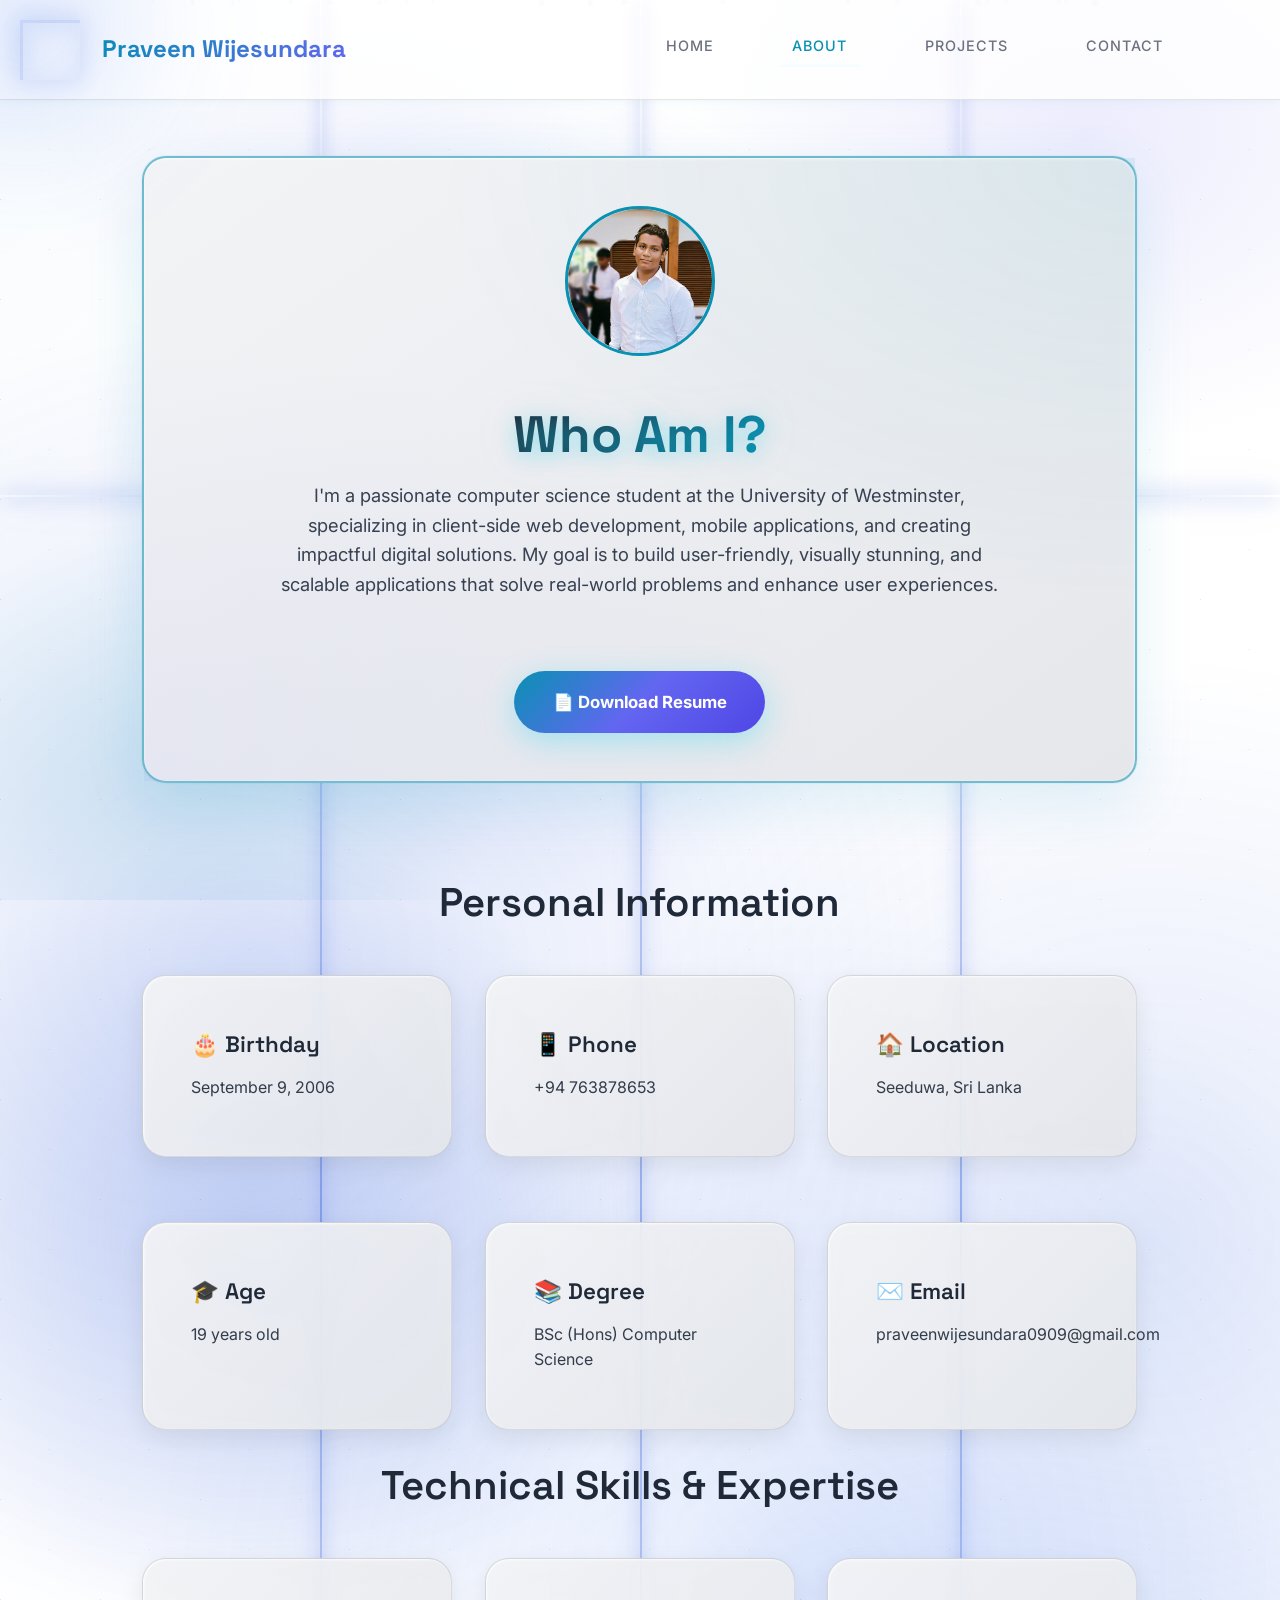
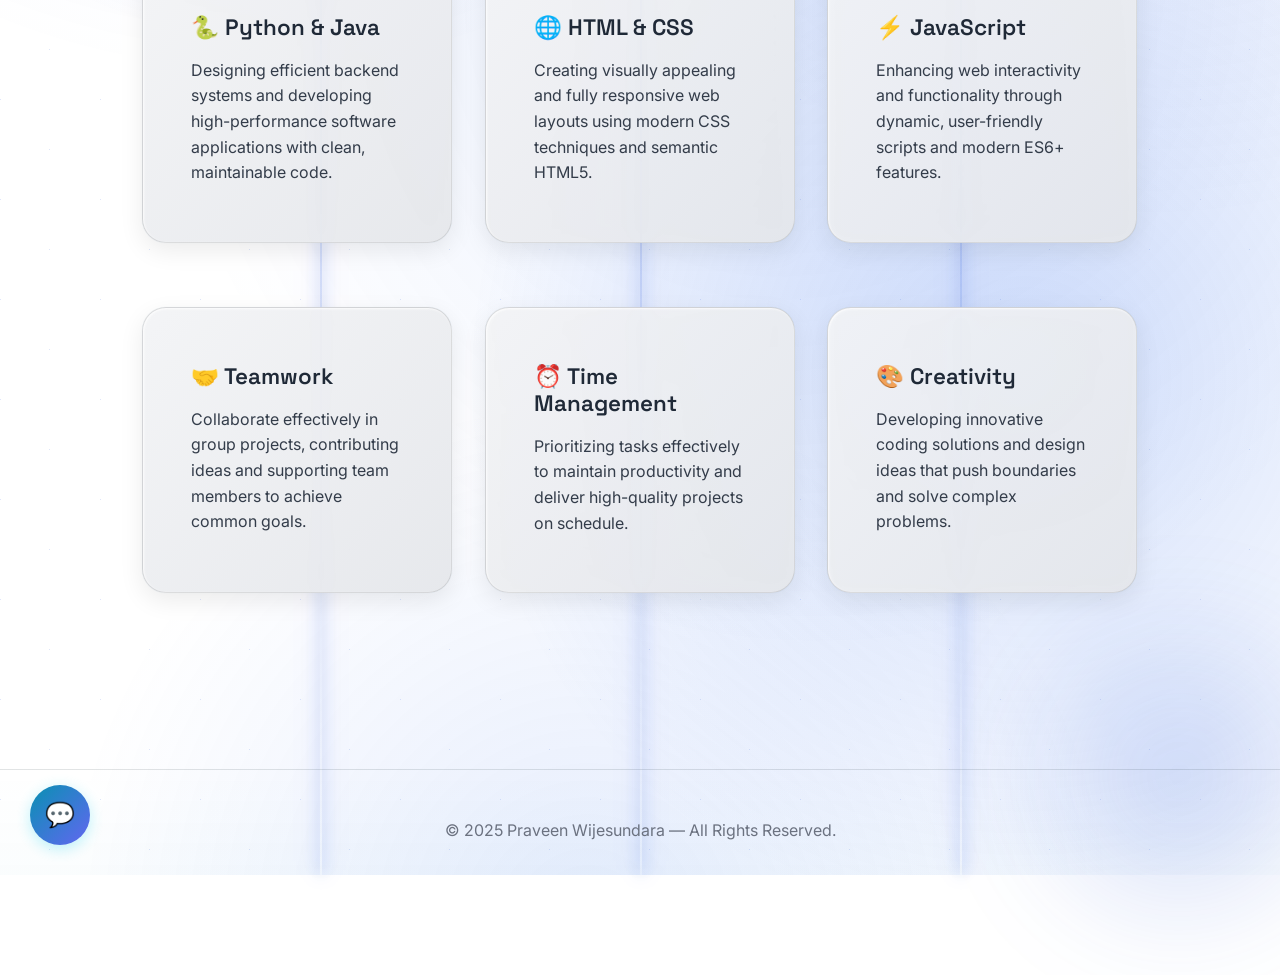
==== commit 20823013: "Refactor About and Index pages for improved layout and styling; enhance hero section with new styles" ====
--- a/about.html
+++ b/about.html
@@ -28,21 +28,20 @@
 
     <main>
         
-        <section class="card hero-section" style="text-align: center; min-height: 500px; padding: 3rem 1rem; background: rgba(15, 23, 42, 0.9); border: 1px solid var(--primary);">
-            <img src="imgs/About_ProfilePic.jpg" alt="Praveen Wijesundara" 
-                 style="width: 150px; height: 150px; border-radius: 50%; margin-bottom: 2rem; border: 3px solid var(--primary); object-fit: cover;">
+        <section class="card hero-section">
+            <img src="imgs/About_ProfilePic.jpg" alt="Praveen Wijesundara" class="hero-img">
             <h1>Who Am I?</h1>
-            <p style="font-size: 1.1rem; line-height: 1.7; max-width: 800px; margin: 2rem auto; color: var(--text);">
+            <p class="hero-copy">
                 I'm a passionate computer science student at the University of Westminster, specializing in client-side web development, mobile applications, and creating impactful digital solutions. My goal is to build user-friendly, visually stunning, and scalable applications that solve real-world problems and enhance user experiences.
             </p>
-            <div style="margin-top: 2rem; text-align: center;">
-                <a href="cv/Praveen_Wijesundara_CV.pdf" download="Praveen_Wijesundara_CV.pdf" class="btn" style="display: inline-block;">
+            <div class="hero-actions">
+                <a href="cv/Praveen_Wijesundara_CV.pdf" download="Praveen_Wijesundara_CV.pdf" class="btn">
                     📄 Download Resume
                 </a>
             </div>
         </section>
 
-        <section style="margin: 5rem 0 3rem;">
+        <section class="section-spacing">
             <h2 style="text-align: center; margin-bottom: 3rem;">Personal Information</h2>
             <div class="grid">
                 <div class="card">
--- a/styles.css
+++ b/styles.css
@@ -16,6 +16,9 @@
     --border-hover: rgba(34, 211, 238, 0.3);
     --shadow: 0 8px 32px rgba(0, 0, 0, 0.3);
     --shadow-hover: 0 20px 40px rgba(0, 0, 0, 0.4);
+    --hero-bg: linear-gradient(145deg, #0f172a 0%, #1e293b 100%);
+    --hero-border: 2px solid rgba(34, 211, 238, 0.53);
+    --hero-shadow: 0 20px 60px rgba(34, 211, 238, 0.18), 0 0 2px rgba(34, 211, 238, 0.3), inset 0 1px 3px rgba(255, 255, 255, 0.08);
 }
 
 /* Light Theme */
@@ -305,12 +308,15 @@
 ───────────────────────────────────────────────── */
 
 main {
-    padding: 120px 8% 80px;          /* reduced from 200px → now visible right after header */
+    padding: 140px 8% 80px;          /* added extra top padding for fixed header */
     max-width: 1200px;
     margin: 0 auto;
     position: relative;
     z-index: 5;
 }
+html {
+    scroll-padding-top: 140px;
+}
 
 /* Ensure content appears above animated background */
 section {
@@ -318,22 +324,25 @@
     z-index: 5;
 }
 
-/* Force profile/hero section to be immediately visible */
-main > section:first-of-type.card {
+/* Hero section styling */
+.hero-section {
     min-height: 520px;
     margin-top: 1rem;
-    background: linear-gradient(145deg, #0f172a 0%, #1e293b 100%) !important;
-    border: 2px solid #22d3ee88 !important;
-    box-shadow: 
-        0 20px 60px rgba(34, 211, 238, 0.18),
-        0 0 2px rgba(34, 211, 238, 0.3),
-        inset 0 1px 3px rgba(255, 255, 255, 0.08) !important;
+    background: var(--hero-bg) !important;
+    border: var(--hero-border) !important;
+    box-shadow: var(--hero-shadow) !important;
     padding: 3.5rem 2rem;
     position: relative;
     overflow: hidden;
-}
-
-main > section:first-of-type.card::before {
+    display: flex;
+    flex-direction: column;
+    align-items: center;
+    justify-content: center;
+    text-align: center;
+    transition: background 0.35s ease, border 0.35s ease, box-shadow 0.35s ease;
+}
+
+.hero-section::before {
     content: '';
     position: absolute;
     top: 0;
@@ -346,22 +355,108 @@
     pointer-events: none;
 }
 
-main > section:first-of-type.card > * {
+.hero-section > * {
     position: relative;
     z-index: 2;
 }
 
-@media (prefers-color-scheme: light) {
-    main > section:first-of-type.card {
-        background: linear-gradient(145deg, #f3f4f6 0%, #e5e7eb 100%) !important;
-        border: 2px solid #0891b288 !important;
-        box-shadow: 
-            0 20px 60px rgba(8, 145, 178, 0.12),
-            0 0 2px rgba(8, 145, 178, 0.2),
-            inset 0 1px 3px rgba(255, 255, 255, 0.9) !important;
+.hero-img {
+    width: 150px;
+    height: 150px;
+    border-radius: 50%;
+    margin-bottom: 2rem;
+    border: 3px solid var(--primary);
+    object-fit: cover;
+}
+
+.hero-copy {
+    font-size: 1.1rem;
+    line-height: 1.7;
+    max-width: 760px;
+    margin: 2rem auto;
+    color: var(--text);
+}
+
+.hero-actions,
+.button-row {
+    display: flex;
+    flex-wrap: wrap;
+    justify-content: center;
+    gap: 1rem;
+    margin-top: 2rem;
+}
+
+.section-spacing {
+    margin-top: 6rem;
+}
+
+.section-title,
+.section-heading {
+    text-align: center;
+    margin-bottom: 3rem;
+}
+
+.section-title {
+    font-size: clamp(2.4rem, 6vw, 3rem);
+}
+
+.section-copy {
+    font-size: 1.1rem;
+    color: var(--text-secondary);
+    max-width: 600px;
+    margin: 0 auto;
+}
+
+.contact-form {
+    margin-top: 2rem;
+}
+
+.success-message {
+    margin-top: 1.5rem;
+    font-size: 0.9rem;
+    color: var(--text-secondary);
+    opacity: 0;
+    transform: translateY(10px);
+    transition: opacity 0.3s ease, transform 0.3s ease;
+}
+
+.contact-details {
+    margin-top: 2rem;
+    line-height: 2;
+}
+
+.section-subheader {
+    margin-top: 2rem;
+}
+
+.contact-heading {
+    margin-bottom: 1rem;
+}
+
+.contact-links {
+    display: flex;
+    gap: 1rem;
+    flex-wrap: wrap;
+}
+
+.btn-full {
+    width: 100%;
+}
+
+@media (prefers-color-scheme: light) {
+    :root {
+        --hero-bg: linear-gradient(145deg, #f3f4f6 0%, #e5e7eb 100%);
+        --hero-border: 2px solid #0891b288;
+        --hero-shadow: 0 20px 60px rgba(8, 145, 178, 0.12), 0 0 2px rgba(8, 145, 178, 0.2), inset 0 1px 3px rgba(255, 255, 255, 0.9);
     }
     
-    main > section:first-of-type.card::before {
+    .hero-section {
+        background: var(--hero-bg) !important;
+        border: var(--hero-border) !important;
+        box-shadow: var(--hero-shadow) !important;
+    }
+
+    .hero-section::before {
         background: 
             radial-gradient(ellipse at top right, rgba(8, 145, 178, 0.08), transparent 50%),
             radial-gradient(ellipse at bottom left, rgba(99, 102, 241, 0.06), transparent 50%);
@@ -518,6 +613,11 @@
     align-items: center;
     justify-content: center;
     text-align: center;
+    background: var(--hero-bg) !important;
+    border: var(--hero-border) !important;
+    box-shadow: var(--hero-shadow) !important;
+    color: var(--text);
+    transition: background 0.35s ease, border 0.35s ease, box-shadow 0.35s ease;
 }
 
 .hero-section img {
@@ -1111,17 +1211,42 @@
     header {
         flex-direction: column;
         padding: 1rem 4%;
-        gap: 1rem;
+        gap: 0.75rem;
     }
 
     .nav-links {
-        gap: 1.5rem;
+        gap: 1.2rem;
         flex-wrap: wrap;
         justify-content: center;
     }
 
     main {
-        padding: 100px 4% 60px;      /* even smaller on mobile */
+        padding: 130px 4% 60px;      /* more top spacing for mobile */
+    }
+
+    html {
+        scroll-padding-top: 130px;
+    }
+
+    .hero-section {
+        padding: 2.5rem 1.5rem;
+        min-height: auto;
+    }
+
+    .hero-img {
+        width: 130px;
+        height: 130px;
+        margin-bottom: 1.5rem;
+    }
+
+    .hero-copy {
+        max-width: 100%;
+        margin: 1.5rem auto;
+    }
+
+    .hero-actions,
+    .button-row {
+        gap: 0.85rem;
     }
 
     .card {
@@ -1133,6 +1258,18 @@
         gap: 1.5rem;
     }
 
+    .section-title {
+        font-size: clamp(2rem, 6vw, 2.4rem);
+    }
+
+    .section-heading {
+        font-size: clamp(2rem, 6vw, 2.4rem);
+    }
+
+    .section-copy {
+        padding: 0 1rem;
+    }
+
     h1 {
         font-size: clamp(2rem, 8vw, 3rem);
     }
@@ -1144,11 +1281,51 @@
 
 @media (max-width: 480px) {
     header {
-        padding: 1rem 2%;
+        padding: 0.85rem 2%;
+    }
+
+    .nav-links {
+        gap: 1rem;
     }
 
     main {
-        padding: 90px 2% 40px;
+        padding: 125px 2% 40px;
+    }
+
+    html {
+        scroll-padding-top: 125px;
+    }
+
+    .hero-section {
+        padding: 2rem 1.2rem;
+    }
+
+    .hero-img {
+        width: 120px;
+        height: 120px;
+    }
+
+    .hero-copy {
+        font-size: 1rem;
+        margin: 1.25rem auto;
+    }
+
+    .hero-actions,
+    .button-row {
+        width: 100%;
+        gap: 0.75rem;
+    }
+
+    .hero-actions a,
+    .button-row a,
+    .btn,
+    .btn-alt {
+        width: 100%;
+        justify-content: center;
+    }
+
+    .btn-full {
+        width: 100%;
     }
 
     .card {
@@ -1157,7 +1334,7 @@
     }
 
     .btn, .btn-alt {
-        padding: 0.8rem 1.5rem;
+        padding: 0.9rem 1.2rem;
         font-size: 0.9rem;
     }
 }
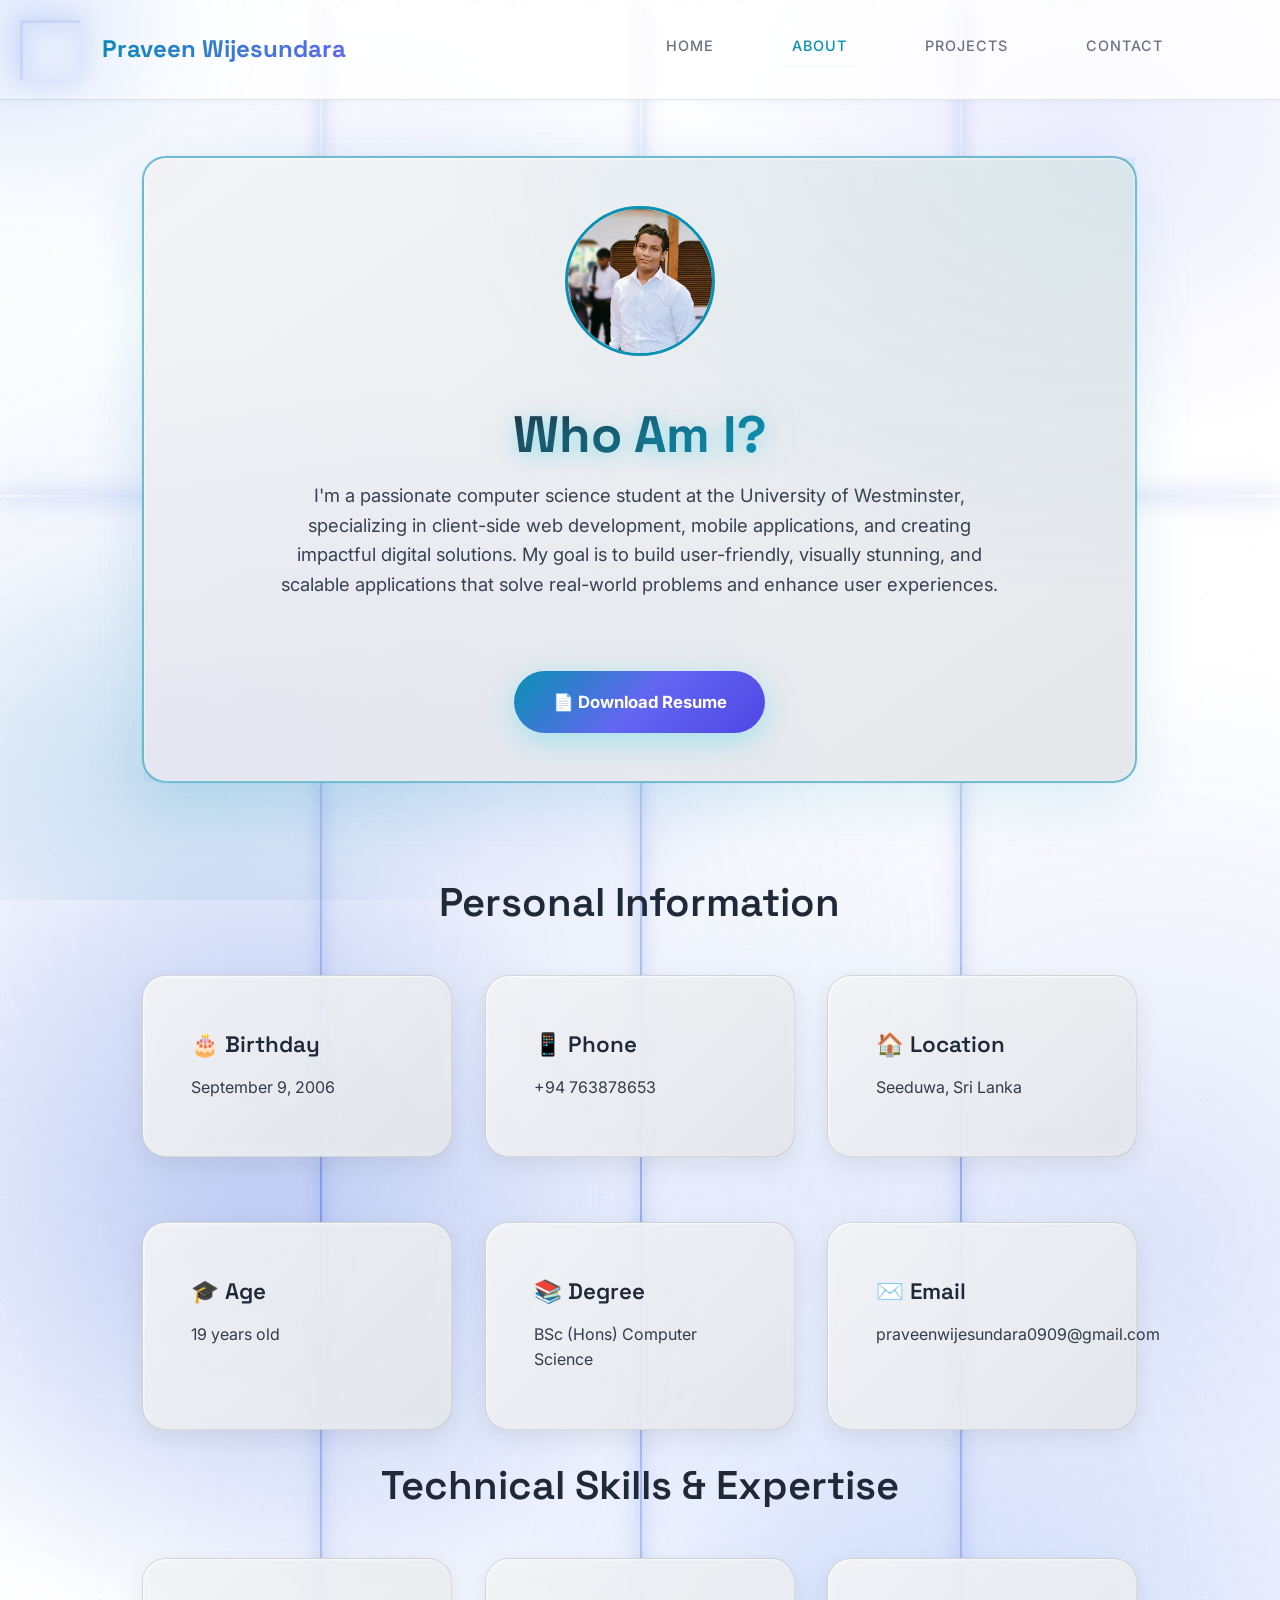
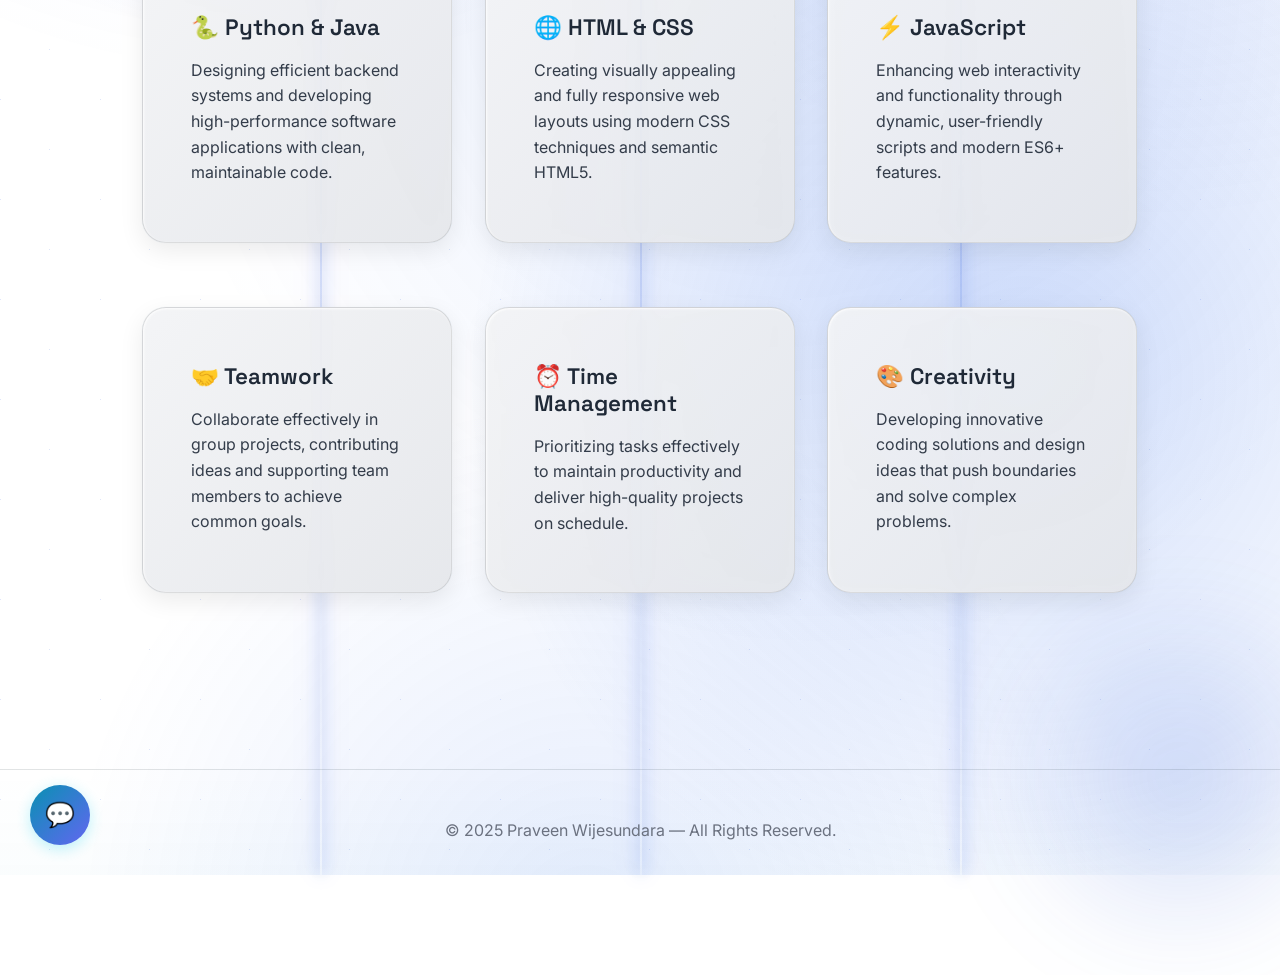
==== commit 18293d7a: "Add documentation comments to HTML, CSS, and JS files for better maintainability; clarify purpose an" ====
--- a/about.html
+++ b/about.html
@@ -5,6 +5,11 @@
     <meta name="viewport" content="width=device-width, initial-scale=1.0">
     <title>About | Praveen Wijesundara</title>
     <link rel="stylesheet" href="styles.css">
+    <!--
+        about.html
+        Purpose: Personal bio and skills page.
+        Notes: Uses shared `styles.css`. Hero card uses `.hero-section` and `.card` classes.
+    -->
 </head>
 <body>
     <!-- Bright Line Effects -->
@@ -14,6 +19,7 @@
     <div class="line-effect-v"></div>
     <div class="corner-line top-left"></div>
     
+    <!-- Header (shared across pages) -->
     <header>
         <div class="logo">Praveen Wijesundara</div>
         <nav>
@@ -26,6 +32,7 @@
         </nav>
     </header>
 
+    <!-- Main content: About hero and info cards -->
     <main>
         
         <section class="card hero-section">
@@ -102,6 +109,7 @@
         </section>
     </main>
 
+    <!-- Footer (shared) -->
     <footer>
         <p>© 2025 Praveen Wijesundara — All Rights Reserved.</p>
     </footer>
--- a/styles.css
+++ b/styles.css
@@ -1,4 +1,13 @@
 @import url('https://fonts.googleapis.com/css2?family=Space+Grotesk:wght@300;400;500;600;700&family=Inter:wght@300;400;500;600&display=swap');
+
+/*
+    styles.css
+    Purpose: Global styles for the portfolio site.
+    - CSS variables are defined in `:root` for easy theme control.
+    - A light-theme override is provided via `@media (prefers-color-scheme: light)`.
+    - Layout uses a fixed header; `main` receives top padding to avoid overlap.
+    Sections below include header, hero, cards, buttons, grid, responsive rules, and utilities.
+*/
 
 :root {
     /* Dark Theme (Default) */
@@ -322,6 +331,7 @@
 section {
     position: relative;
     z-index: 5;
+    scroll-margin-top: 140px;
 }
 
 /* Hero section styling */
@@ -384,6 +394,10 @@
     justify-content: center;
     gap: 1rem;
     margin-top: 2rem;
+}
+
+#home {
+    padding-top: 1.5rem;
 }
 
 .section-spacing {
@@ -1210,22 +1224,45 @@
 @media (max-width: 768px) {
     header {
         flex-direction: column;
-        padding: 1rem 4%;
+        padding: 1rem 5%;
         gap: 0.75rem;
+        align-items: stretch;
+    }
+
+    nav {
+        width: 100%;
     }
 
     .nav-links {
-        gap: 1.2rem;
+        display: flex;
+        flex-direction: row;
         flex-wrap: wrap;
         justify-content: center;
+        align-items: center;
+        gap: 1rem;
+        width: 100%;
+    }
+
+    .nav-links li {
+        width: auto;
+    }
+
+    .nav-links a {
+        width: auto;
+        text-align: center;
+        padding: 0.9rem 1rem;
     }
 
     main {
-        padding: 130px 4% 60px;      /* more top spacing for mobile */
+        padding: 150px 5% 60px;      /* more top spacing for wrapped mobile header */
     }
 
     html {
-        scroll-padding-top: 130px;
+        scroll-padding-top: 150px;
+    }
+
+    section {
+        scroll-margin-top: 150px;
     }
 
     .hero-section {
@@ -1281,19 +1318,49 @@
 
 @media (max-width: 480px) {
     header {
-        padding: 0.85rem 2%;
+        padding: 0.85rem 3%;
     }
 
     .nav-links {
-        gap: 1rem;
+        display: flex;
+        flex-direction: row;
+        flex-wrap: nowrap;
+        justify-content: space-between;
+        align-items: center;
+        gap: 0.6rem;
+        width: 100%;
+        overflow-x: auto;
+        padding-bottom: 0.2rem;
+    }
+
+    .nav-links li {
+        width: auto;
+        flex: 1 1 auto;
+        min-width: 0;
+    }
+
+    .nav-links a {
+        width: 100%;
+        text-align: center;
+        padding: 0.65rem 0.8rem;
+        white-space: nowrap;
+        font-size: 0.9rem;
+    }
+
+    #home {
+        padding-top: 1rem;
     }
 
     main {
-        padding: 125px 2% 40px;
+        padding: 145px 4% 40px;
     }
 
     html {
-        scroll-padding-top: 125px;
+        scroll-padding-top: 145px;
+    }
+
+    section {
+        scroll-margin-top: 145px;
     }
 
     .hero-section {
@@ -1402,7 +1469,7 @@
     flex-direction: column;
     overflow: hidden;
     z-index: 1101;
-}}}
+}
 
 #chatbot-header {
     background: var(--primary);
